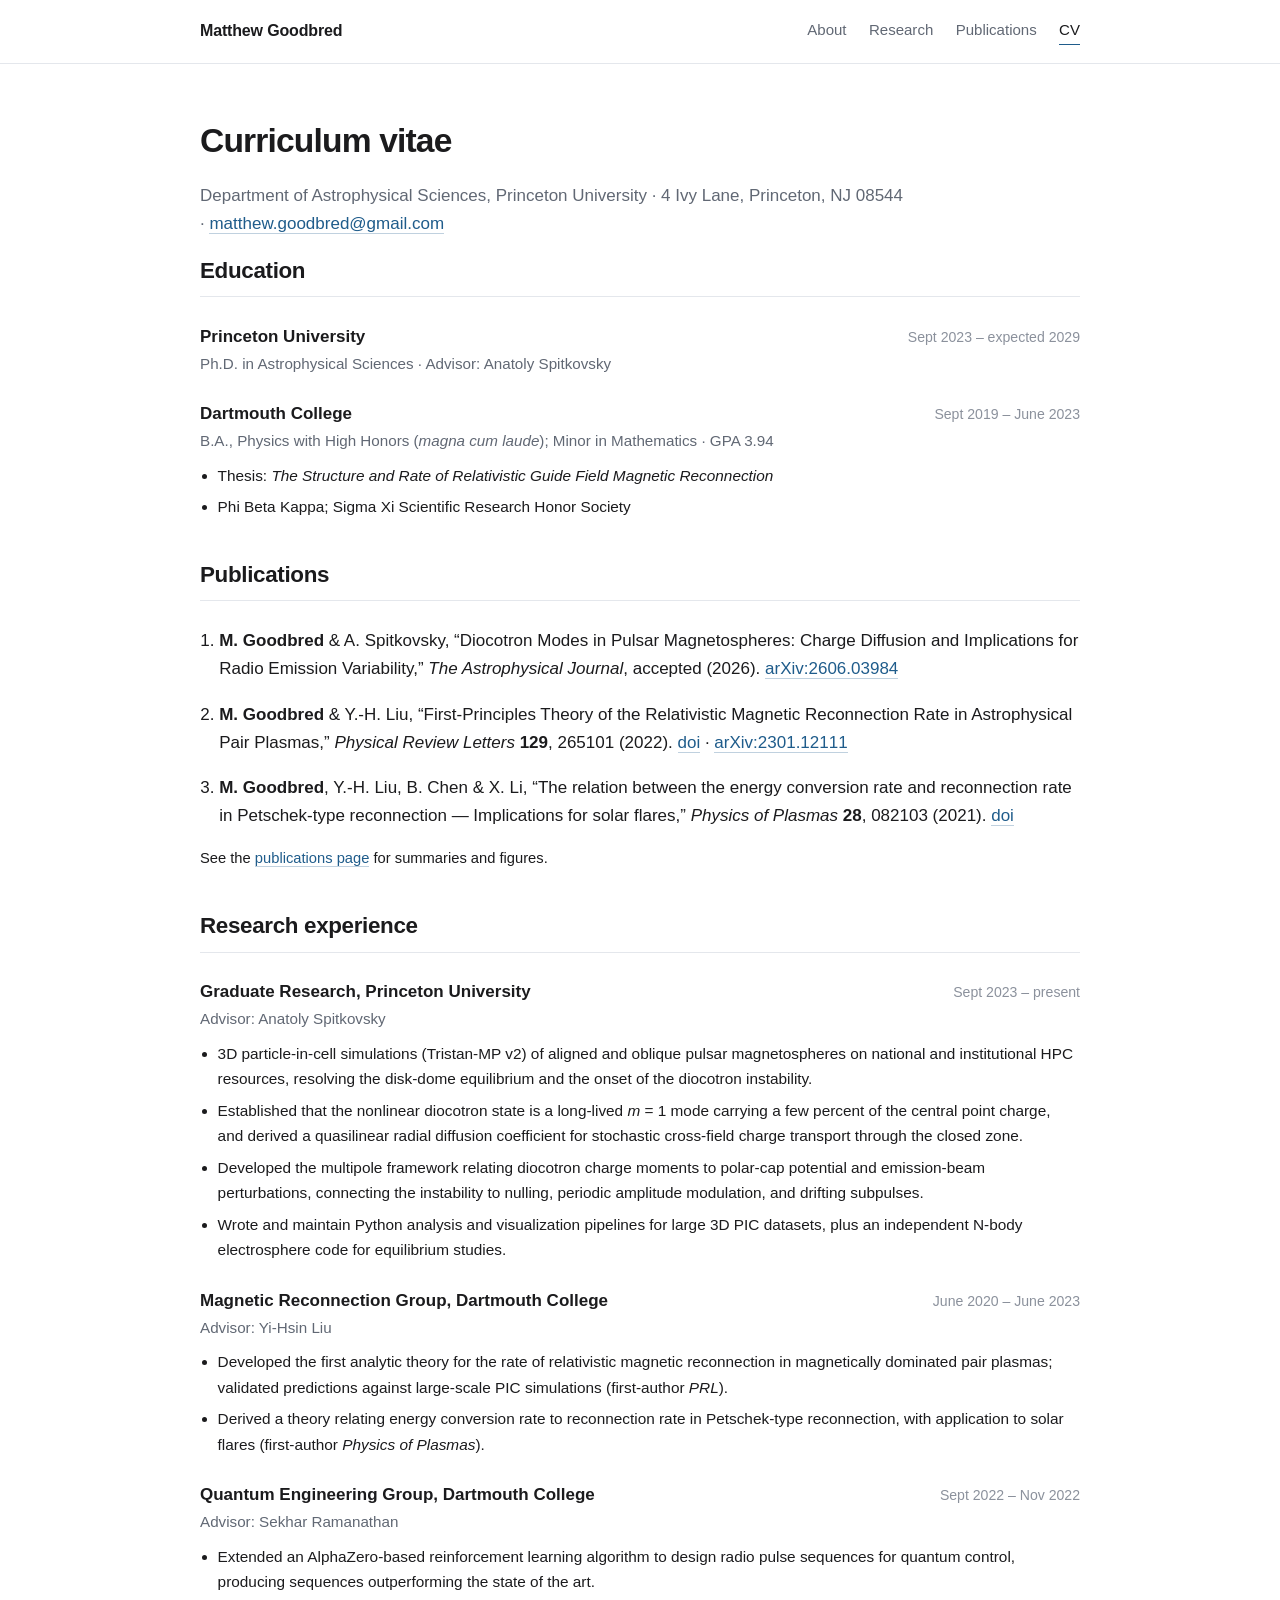
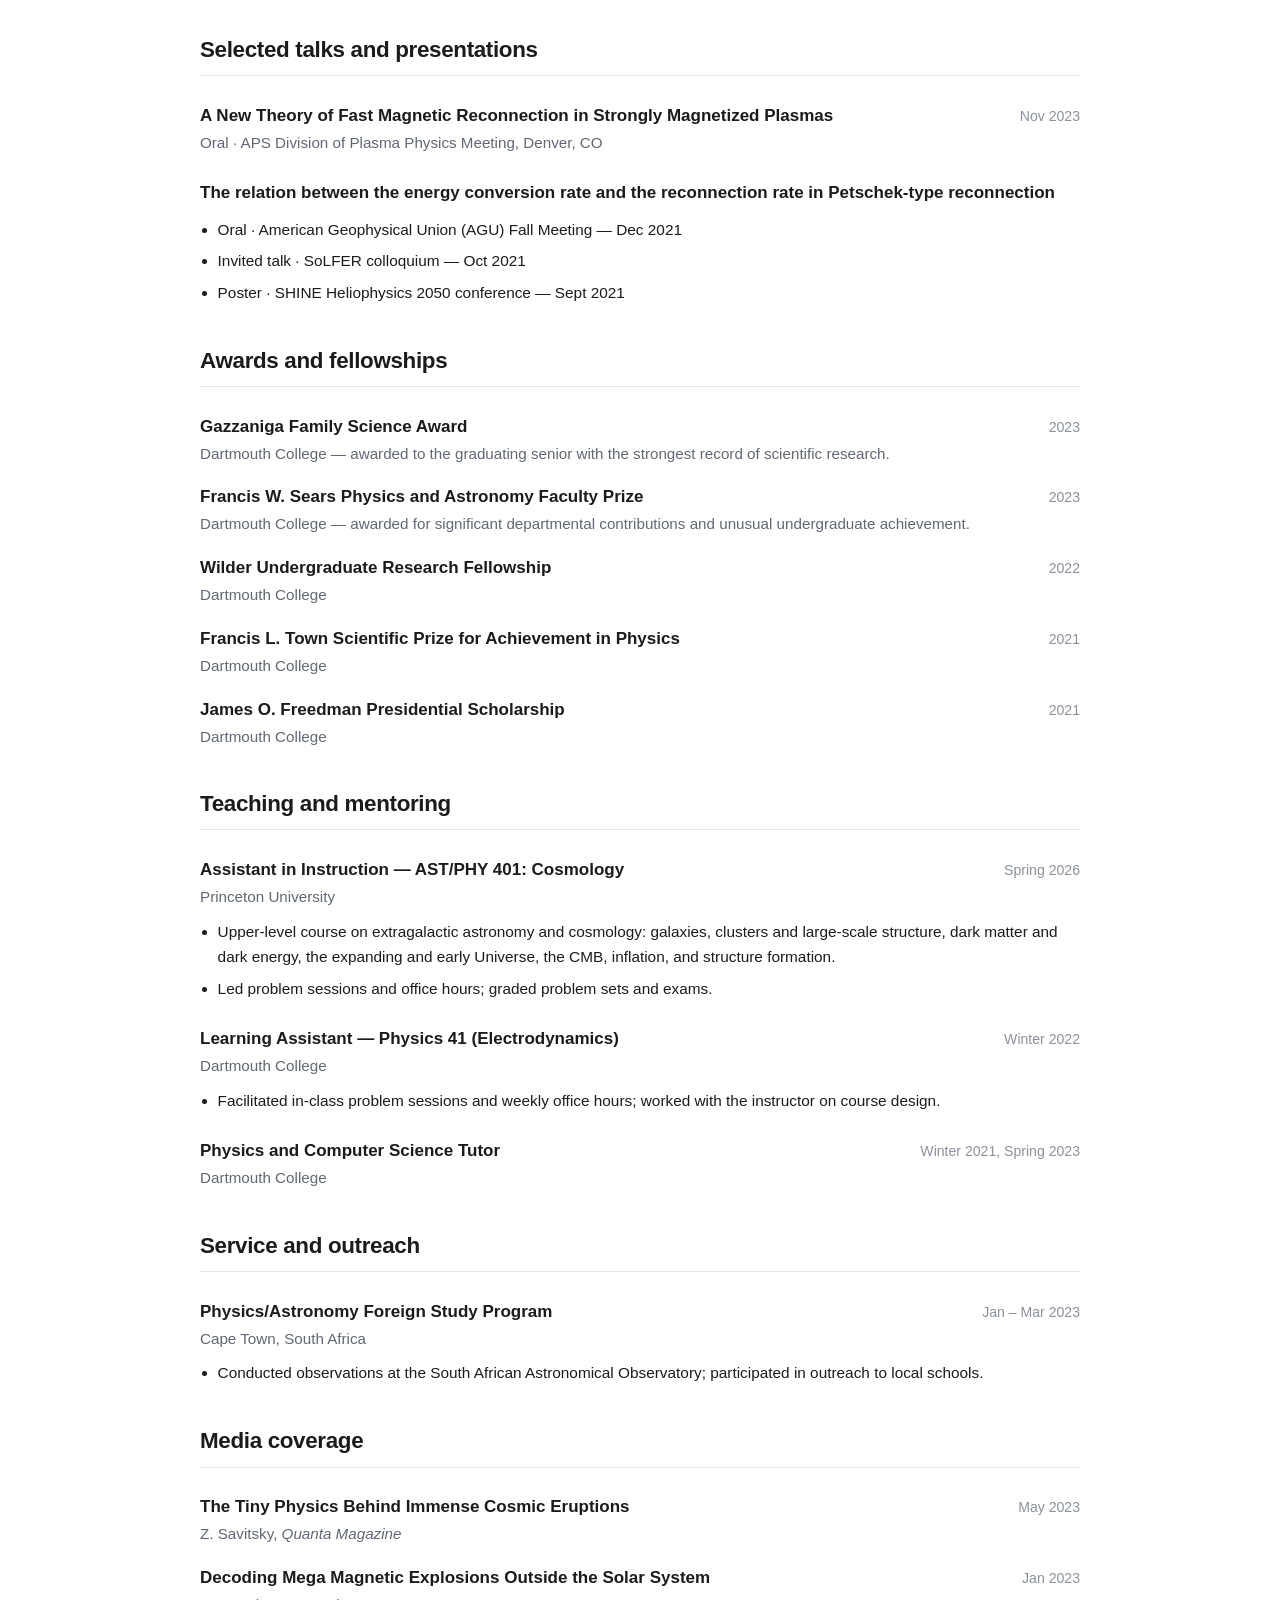
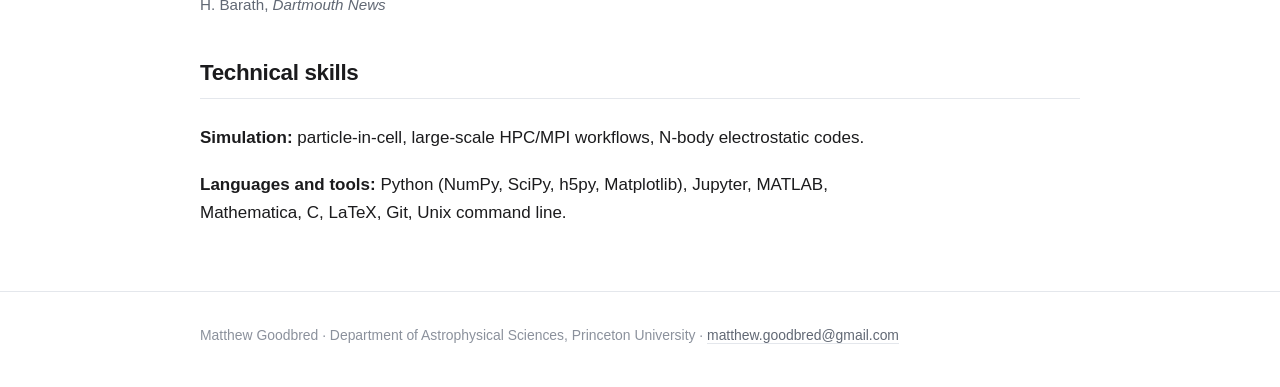
==== cv.html @ 3ab25c28 "Add headshot; square portrait crop Co-Authored-By: Claude Opus 5 <noreply@anthropic.com>" ====
<!DOCTYPE html>
<html lang="en">
<head>
<meta charset="utf-8">
<meta name="viewport" content="width=device-width, initial-scale=1">
<title>CV — Matthew Goodbred</title>
<meta name="description" content="Curriculum vitae of Matthew Goodbred, Ph.D. student in Astrophysical Sciences at Princeton University.">
<link rel="stylesheet" href="assets/css/style.css">
</head>
<body>

<header class="site-header">
  <div class="wrap">
    <a class="brand" href="index.html">Matthew Goodbred</a>
    <nav class="nav">
      <a href="index.html">About</a>
      <a href="research.html">Research</a>
      <a href="publications.html">Publications</a>
      <a href="cv.html" aria-current="page">CV</a>
    </nav>
  </div>
</header>

<main>
  <div class="wrap">

    <h1>Curriculum vitae</h1>
    <p class="prose" style="color:var(--muted)">
      Department of Astrophysical Sciences, Princeton University ·
      4 Ivy Lane, Princeton, NJ 08544 ·
      <a href="mailto:matthew.goodbred@gmail.com">matthew.goodbred@gmail.com</a>
    </p>
    <!-- Download button is held back until a current PDF exists at
         assets/cv/Goodbred_CV.pdf. The version supplied on 2026-09-19 predated
         the Princeton entries below. Uncomment to restore:
    <p style="margin-top:1.4rem">
      <a class="download" href="assets/cv/Goodbred_CV.pdf">Download PDF</a>
    </p>
    -->

    <section class="cv-section">
      <h2 class="section-title">Education</h2>

      <div class="cv-entry">
        <div class="cv-head">
          <span class="what">Princeton University</span>
          <span class="when">Sept 2023 – expected 2029</span>
        </div>
        <div class="cv-sub">Ph.D. in Astrophysical Sciences · Advisor: Anatoly Spitkovsky</div>
      </div>

      <div class="cv-entry">
        <div class="cv-head">
          <span class="what">Dartmouth College</span>
          <span class="when">Sept 2019 – June 2023</span>
        </div>
        <div class="cv-sub">
          B.A., Physics with High Honors (<em>magna cum laude</em>); Minor in Mathematics · GPA 3.94
        </div>
        <ul>
          <li>Thesis: <em>The Structure and Rate of Relativistic Guide Field Magnetic Reconnection</em></li>
          <li>Phi Beta Kappa; Sigma Xi Scientific Research Honor Society</li>
        </ul>
      </div>
    </section>

    <section class="cv-section">
      <h2 class="section-title">Publications</h2>
      <ol class="cv-list" style="list-style:decimal;padding-left:1.2rem">
        <li>
          <strong>M. Goodbred</strong> &amp; A. Spitkovsky, “Diocotron Modes in Pulsar
          Magnetospheres: Charge Diffusion and Implications for Radio Emission Variability,”
          <em>The Astrophysical Journal</em>, accepted (2026).
          <a href="https://arxiv.org/abs/2606.03984">arXiv:2606.03984</a>
        </li>
        <li>
          <strong>M. Goodbred</strong> &amp; Y.-H. Liu, “First-Principles Theory of the
          Relativistic Magnetic Reconnection Rate in Astrophysical Pair Plasmas,”
          <em>Physical Review Letters</em> <strong>129</strong>, 265101 (2022).
          <a href="https://doi.org/10.1103/PhysRevLett.129.265101">doi</a> ·
          <a href="https://arxiv.org/abs/2301.12111">arXiv:2301.12111</a>
        </li>
        <li>
          <strong>M. Goodbred</strong>, Y.-H. Liu, B. Chen &amp; X. Li, “The relation between
          the energy conversion rate and reconnection rate in Petschek-type reconnection —
          Implications for solar flares,”
          <em>Physics of Plasmas</em> <strong>28</strong>, 082103 (2021).
          <a href="https://doi.org/10.1063/5.0050557">doi</a>
        </li>
      </ol>
      <p style="margin-top:1rem;font-size:0.92rem">
        See the <a href="publications.html">publications page</a> for summaries and figures.
      </p>
    </section>

    <section class="cv-section">
      <h2 class="section-title">Research experience</h2>

      <div class="cv-entry">
        <div class="cv-head">
          <span class="what">Graduate Research, Princeton University</span>
          <span class="when">Sept 2023 – present</span>
        </div>
        <div class="cv-sub">Advisor: Anatoly Spitkovsky</div>
        <ul>
          <li>
            3D particle-in-cell simulations (Tristan-MP v2) of aligned and oblique pulsar
            magnetospheres on national and institutional HPC resources, resolving the
            disk-dome equilibrium and the onset of the diocotron instability.
          </li>
          <li>
            Established that the nonlinear diocotron state is a long-lived <em>m</em> = 1
            mode carrying a few percent of the central point charge, and derived a
            quasilinear radial diffusion coefficient for stochastic cross-field charge
            transport through the closed zone.
          </li>
          <li>
            Developed the multipole framework relating diocotron charge moments to polar-cap
            potential and emission-beam perturbations, connecting the instability to nulling,
            periodic amplitude modulation, and drifting subpulses.
          </li>
          <li>
            Wrote and maintain Python analysis and visualization pipelines for large 3D PIC
            datasets, plus an independent N-body electrosphere code for equilibrium studies.
          </li>
        </ul>
      </div>

      <div class="cv-entry">
        <div class="cv-head">
          <span class="what">Magnetic Reconnection Group, Dartmouth College</span>
          <span class="when">June 2020 – June 2023</span>
        </div>
        <div class="cv-sub">Advisor: Yi-Hsin Liu</div>
        <ul>
          <li>
            Developed the first analytic theory for the rate of relativistic magnetic
            reconnection in magnetically dominated pair plasmas; validated predictions
            against large-scale PIC simulations (first-author <em>PRL</em>).
          </li>
          <li>
            Derived a theory relating energy conversion rate to reconnection rate in
            Petschek-type reconnection, with application to solar flares (first-author
            <em>Physics of Plasmas</em>).
          </li>
        </ul>
      </div>

      <div class="cv-entry">
        <div class="cv-head">
          <span class="what">Quantum Engineering Group, Dartmouth College</span>
          <span class="when">Sept 2022 – Nov 2022</span>
        </div>
        <div class="cv-sub">Advisor: Sekhar Ramanathan</div>
        <ul>
          <li>
            Extended an AlphaZero-based reinforcement learning algorithm to design radio
            pulse sequences for quantum control, producing sequences outperforming the state
            of the art.
          </li>
        </ul>
      </div>
    </section>

    <section class="cv-section">
      <h2 class="section-title">Selected talks and presentations</h2>

      <div class="cv-entry">
        <div class="cv-head">
          <span class="what">A New Theory of Fast Magnetic Reconnection in Strongly Magnetized Plasmas</span>
          <span class="when">Nov 2023</span>
        </div>
        <div class="cv-sub">Oral · APS Division of Plasma Physics Meeting, Denver, CO</div>
      </div>

      <div class="cv-entry">
        <div class="cv-head">
          <span class="what">The relation between the energy conversion rate and the reconnection rate in Petschek-type reconnection</span>
        </div>
        <ul>
          <li>Oral · American Geophysical Union (AGU) Fall Meeting — Dec 2021</li>
          <li>Invited talk · SoLFER colloquium — Oct 2021</li>
          <li>Poster · SHINE Heliophysics 2050 conference — Sept 2021</li>
        </ul>
      </div>
    </section>

    <section class="cv-section">
      <h2 class="section-title">Awards and fellowships</h2>
      <ul class="cv-list">
        <li>
          <div class="cv-head"><span class="what">Gazzaniga Family Science Award</span><span class="when">2023</span></div>
          <div class="cv-sub">Dartmouth College — awarded to the graduating senior with the strongest record of scientific research.</div>
        </li>
        <li>
          <div class="cv-head"><span class="what">Francis W. Sears Physics and Astronomy Faculty Prize</span><span class="when">2023</span></div>
          <div class="cv-sub">Dartmouth College — awarded for significant departmental contributions and unusual undergraduate achievement.</div>
        </li>
        <li>
          <div class="cv-head"><span class="what">Wilder Undergraduate Research Fellowship</span><span class="when">2022</span></div>
          <div class="cv-sub">Dartmouth College</div>
        </li>
        <li>
          <div class="cv-head"><span class="what">Francis L. Town Scientific Prize for Achievement in Physics</span><span class="when">2021</span></div>
          <div class="cv-sub">Dartmouth College</div>
        </li>
        <li>
          <div class="cv-head"><span class="what">James O. Freedman Presidential Scholarship</span><span class="when">2021</span></div>
          <div class="cv-sub">Dartmouth College</div>
        </li>
      </ul>
    </section>

    <section class="cv-section">
      <h2 class="section-title">Teaching and mentoring</h2>

      <div class="cv-entry">
        <div class="cv-head">
          <span class="what">Assistant in Instruction — AST/PHY 401: Cosmology</span>
          <span class="when">Spring 2026</span>
        </div>
        <div class="cv-sub">Princeton University</div>
        <ul>
          <li>
            Upper-level course on extragalactic astronomy and cosmology: galaxies, clusters
            and large-scale structure, dark matter and dark energy, the expanding and early
            Universe, the CMB, inflation, and structure formation.
          </li>
          <li>Led problem sessions and office hours; graded problem sets and exams.</li>
        </ul>
      </div>

      <div class="cv-entry">
        <div class="cv-head">
          <span class="what">Learning Assistant — Physics 41 (Electrodynamics)</span>
          <span class="when">Winter 2022</span>
        </div>
        <div class="cv-sub">Dartmouth College</div>
        <ul>
          <li>
            Facilitated in-class problem sessions and weekly office hours; worked with the
            instructor on course design.
          </li>
        </ul>
      </div>

      <div class="cv-entry">
        <div class="cv-head">
          <span class="what">Physics and Computer Science Tutor</span>
          <span class="when">Winter 2021, Spring 2023</span>
        </div>
        <div class="cv-sub">Dartmouth College</div>
      </div>
    </section>

    <section class="cv-section">
      <h2 class="section-title">Service and outreach</h2>
      <div class="cv-entry">
        <div class="cv-head">
          <span class="what">Physics/Astronomy Foreign Study Program</span>
          <span class="when">Jan – Mar 2023</span>
        </div>
        <div class="cv-sub">Cape Town, South Africa</div>
        <ul>
          <li>
            Conducted observations at the South African Astronomical Observatory;
            participated in outreach to local schools.
          </li>
        </ul>
      </div>
    </section>

    <section class="cv-section">
      <h2 class="section-title">Media coverage</h2>
      <ul class="cv-list">
        <li>
          <div class="cv-head"><span class="what">The Tiny Physics Behind Immense Cosmic Eruptions</span><span class="when">May 2023</span></div>
          <div class="cv-sub">Z. Savitsky, <em>Quanta Magazine</em></div>
        </li>
        <li>
          <div class="cv-head"><span class="what">Decoding Mega Magnetic Explosions Outside the Solar System</span><span class="when">Jan 2023</span></div>
          <div class="cv-sub">H. Barath, <em>Dartmouth News</em></div>
        </li>
      </ul>
    </section>

    <section class="cv-section">
      <h2 class="section-title">Technical skills</h2>
      <div class="prose">
        <p>
          <strong>Simulation:</strong> particle-in-cell, large-scale HPC/MPI workflows,
          N-body electrostatic codes.
        </p>
        <p>
          <strong>Languages and tools:</strong> Python (NumPy, SciPy, h5py, Matplotlib),
          Jupyter, MATLAB, Mathematica, C, LaTeX, Git, Unix command line.
        </p>
      </div>
    </section>

  </div>
</main>

<footer class="site-footer">
  <div class="wrap">
    Matthew Goodbred · Department of Astrophysical Sciences, Princeton University ·
    <a href="mailto:matthew.goodbred@gmail.com">matthew.goodbred@gmail.com</a>
  </div>
</footer>

</body>
</html>
---- assets/css/style.css ----
/* ---------------------------------------------------------------
   Matthew Goodbred — academic site
   Light, quiet, content-first. One stylesheet, no build step.
   --------------------------------------------------------------- */

:root {
  --bg:          #ffffff;
  --surface:     #f7f8fa;
  --text:        #1b1b1d;
  --muted:       #616874;
  --faint:       #8b919c;
  --border:      #e4e7ec;
  --accent:      #1f5c8b;
  --accent-soft: #eef4f9;

  --measure: 44rem;   /* prose width  */
  --wide:    58rem;   /* page width   */

  --font: -apple-system, BlinkMacSystemFont, "Segoe UI", "Helvetica Neue",
          Helvetica, Arial, sans-serif;
  --font-serif: "Iowan Old Style", "Palatino Linotype", Palatino, Georgia, serif;
}

*, *::before, *::after { box-sizing: border-box; }

html { -webkit-text-size-adjust: 100%; }

body {
  margin: 0;
  background: var(--bg);
  color: var(--text);
  font-family: var(--font);
  font-size: 17px;
  line-height: 1.65;
  -webkit-font-smoothing: antialiased;
}

/* ---------- layout ---------- */

.wrap {
  width: 100%;
  max-width: var(--wide);
  margin: 0 auto;
  padding: 0 1.5rem;
}

main { padding: 3.5rem 0 4rem; }

section + section { margin-top: 3.5rem; }

.prose { max-width: var(--measure); }

/* ---------- typography ---------- */

h1, h2, h3, h4 {
  line-height: 1.25;
  letter-spacing: -0.015em;
  font-weight: 600;
  margin: 0 0 0.6em;
}

h1 { font-size: 2.1rem; letter-spacing: -0.025em; }
h2 { font-size: 1.4rem; margin-top: 0; }
h3 { font-size: 1.08rem; }

p { margin: 0 0 1.1em; }
p:last-child { margin-bottom: 0; }

a {
  color: var(--accent);
  text-decoration: none;
  border-bottom: 1px solid rgba(31, 92, 139, 0.28);
  transition: border-color 0.15s ease, color 0.15s ease;
}
a:hover { border-bottom-color: var(--accent); }

em { font-style: italic; }
strong { font-weight: 600; }

.lead {
  font-size: 1.1rem;
  color: var(--muted);
}

.eyebrow {
  font-size: 0.75rem;
  letter-spacing: 0.1em;
  text-transform: uppercase;
  color: var(--faint);
  font-weight: 600;
  margin-bottom: 0.9rem;
}

.section-title {
  padding-bottom: 0.7rem;
  border-bottom: 1px solid var(--border);
  margin-bottom: 1.6rem;
}

/* ---------- header / nav ---------- */

.site-header {
  border-bottom: 1px solid var(--border);
  background: var(--bg);
}

.site-header .wrap {
  display: flex;
  align-items: center;
  justify-content: space-between;
  gap: 1.5rem;
  flex-wrap: wrap;
  padding-top: 1.1rem;
  padding-bottom: 1.1rem;
}

.brand {
  font-weight: 600;
  font-size: 1rem;
  letter-spacing: -0.01em;
  color: var(--text);
  border: 0;
}

.nav {
  display: flex;
  gap: 1.4rem;
  flex-wrap: wrap;
}

.nav a {
  color: var(--muted);
  font-size: 0.94rem;
  border: 0;
  padding-bottom: 2px;
  border-bottom: 1.5px solid transparent;
}
.nav a:hover { color: var(--text); }
.nav a[aria-current="page"] {
  color: var(--text);
  border-bottom-color: var(--accent);
}

/* ---------- hero (home) ---------- */

.hero {
  display: grid;
  grid-template-columns: 200px 1fr;
  gap: 2.5rem;
  align-items: start;
  margin-bottom: 3.5rem;
}

.hero h1 { margin-bottom: 0.3rem; }

.hero .affil {
  color: var(--muted);
  margin-bottom: 1.4rem;
}
.hero .affil span { display: block; }

.portrait {
  width: 100%;
  aspect-ratio: 1 / 1;
  object-fit: cover;
  border-radius: 3px;
  background: var(--surface);
  border: 1px solid var(--border);
}

.contact-list {
  list-style: none;
  padding: 0;
  margin: 0;
  font-size: 0.94rem;
}
.contact-list li {
  display: flex;
  gap: 0.6rem;
  padding: 0.28rem 0;
}
.contact-list .label {
  color: var(--faint);
  min-width: 4.2rem;
  flex-shrink: 0;
}

/* ---------- figures ---------- */

figure {
  margin: 0;
}

figure img {
  display: block;
  width: 100%;
  height: auto;
  border-radius: 3px;
  background: var(--surface);
}

figcaption {
  font-size: 0.87rem;
  line-height: 1.55;
  color: var(--muted);
  margin-top: 0.7rem;
}

.figure-block { margin: 2rem 0; max-width: var(--measure); }

/* side-by-side text + figure */
.split {
  display: grid;
  grid-template-columns: 1fr 1fr;
  gap: 2.2rem;
  align-items: start;
}

/* responsive 16:9 video */
.video {
  position: relative;
  width: 100%;
  max-width: var(--measure);
  aspect-ratio: 16 / 9;
  border-radius: 3px;
  overflow: hidden;
  background: #000;
  margin: 2rem 0 0.7rem;
}
.video iframe {
  position: absolute;
  inset: 0;
  width: 100%;
  height: 100%;
  border: 0;
}

/* photo grid for personal section */
.photo-grid {
  display: grid;
  grid-template-columns: repeat(auto-fit, minmax(210px, 1fr));
  gap: 1.1rem;
  margin-top: 1.6rem;
}
.photo-grid figure img { aspect-ratio: 4 / 3; object-fit: cover; }
.photo-grid figcaption { font-size: 0.82rem; margin-top: 0.5rem; }

/* placeholder slot for figures not yet supplied */
.placeholder {
  display: flex;
  align-items: center;
  justify-content: center;
  text-align: center;
  aspect-ratio: 4 / 3;
  background: var(--surface);
  border: 1px dashed var(--border);
  border-radius: 3px;
  color: var(--faint);
  font-size: 0.85rem;
  padding: 1rem;
}

/* ---------- publications ---------- */

.pub {
  padding-top: 2.2rem;
  margin-top: 2.2rem;
  border-top: 1px solid var(--border);
}
.pub:first-of-type { border-top: 0; margin-top: 0; padding-top: 0; }

.pub-title {
  font-size: 1.12rem;
  font-weight: 600;
  margin-bottom: 0.45rem;
  max-width: var(--measure);
}

.pub-meta {
  font-size: 0.94rem;
  color: var(--muted);
  margin-bottom: 0.7rem;
}
.pub-meta .me { color: var(--text); font-weight: 600; }

.pub-links {
  display: flex;
  flex-wrap: wrap;
  gap: 0.5rem;
  margin-bottom: 1.2rem;
}
.pub-links a {
  font-size: 0.82rem;
  color: var(--accent);
  background: var(--accent-soft);
  border: 0;
  border-radius: 3px;
  padding: 0.2rem 0.6rem;
}
.pub-links a:hover { background: #e2edf5; }

.pub-body { display: grid; grid-template-columns: 1fr 1fr; gap: 2.2rem; align-items: start; }
.pub-body .pub-desc { font-size: 0.98rem; }

/* ---------- CV ---------- */

.cv-section { margin-top: 2.6rem; }
.cv-section:first-of-type { margin-top: 0; }

.cv-entry { margin-bottom: 1.5rem; }
.cv-entry:last-child { margin-bottom: 0; }

.cv-head {
  display: flex;
  justify-content: space-between;
  align-items: baseline;
  gap: 1.5rem;
}
.cv-head .what { font-weight: 600; }
.cv-head .when {
  color: var(--faint);
  font-size: 0.88rem;
  white-space: nowrap;
  flex-shrink: 0;
}
.cv-sub { color: var(--muted); font-size: 0.95rem; }

.cv-entry ul {
  margin: 0.6rem 0 0;
  padding-left: 1.1rem;
  font-size: 0.96rem;
  color: var(--text);
}
.cv-entry li { margin-bottom: 0.4rem; }

.cv-list { list-style: none; padding: 0; margin: 0; }
.cv-list > li { margin-bottom: 1.1rem; }
.cv-list > li:last-child { margin-bottom: 0; }

.download {
  display: inline-block;
  font-size: 0.9rem;
  border: 1px solid var(--border);
  border-radius: 3px;
  padding: 0.45rem 0.9rem;
  color: var(--text);
  background: var(--bg);
}
.download:hover { border-color: var(--accent); color: var(--accent); }

/* ---------- footer ---------- */

.site-footer {
  border-top: 1px solid var(--border);
  padding: 2rem 0 2.5rem;
  font-size: 0.87rem;
  color: var(--faint);
}
.site-footer a { color: var(--muted); border-bottom-color: var(--border); }

/* ---------- small screens ---------- */

@media (max-width: 720px) {
  body { font-size: 16px; }
  h1 { font-size: 1.75rem; }
  .hero { grid-template-columns: 1fr; gap: 1.6rem; }
  .portrait { max-width: 190px; }
  .split, .pub-body { grid-template-columns: 1fr; gap: 1.4rem; }
  main { padding: 2.5rem 0 3rem; }
  section + section { margin-top: 2.8rem; }
}

@media print {
  .site-header, .site-footer, .download { display: none; }
  a { color: inherit; border: 0; }
}
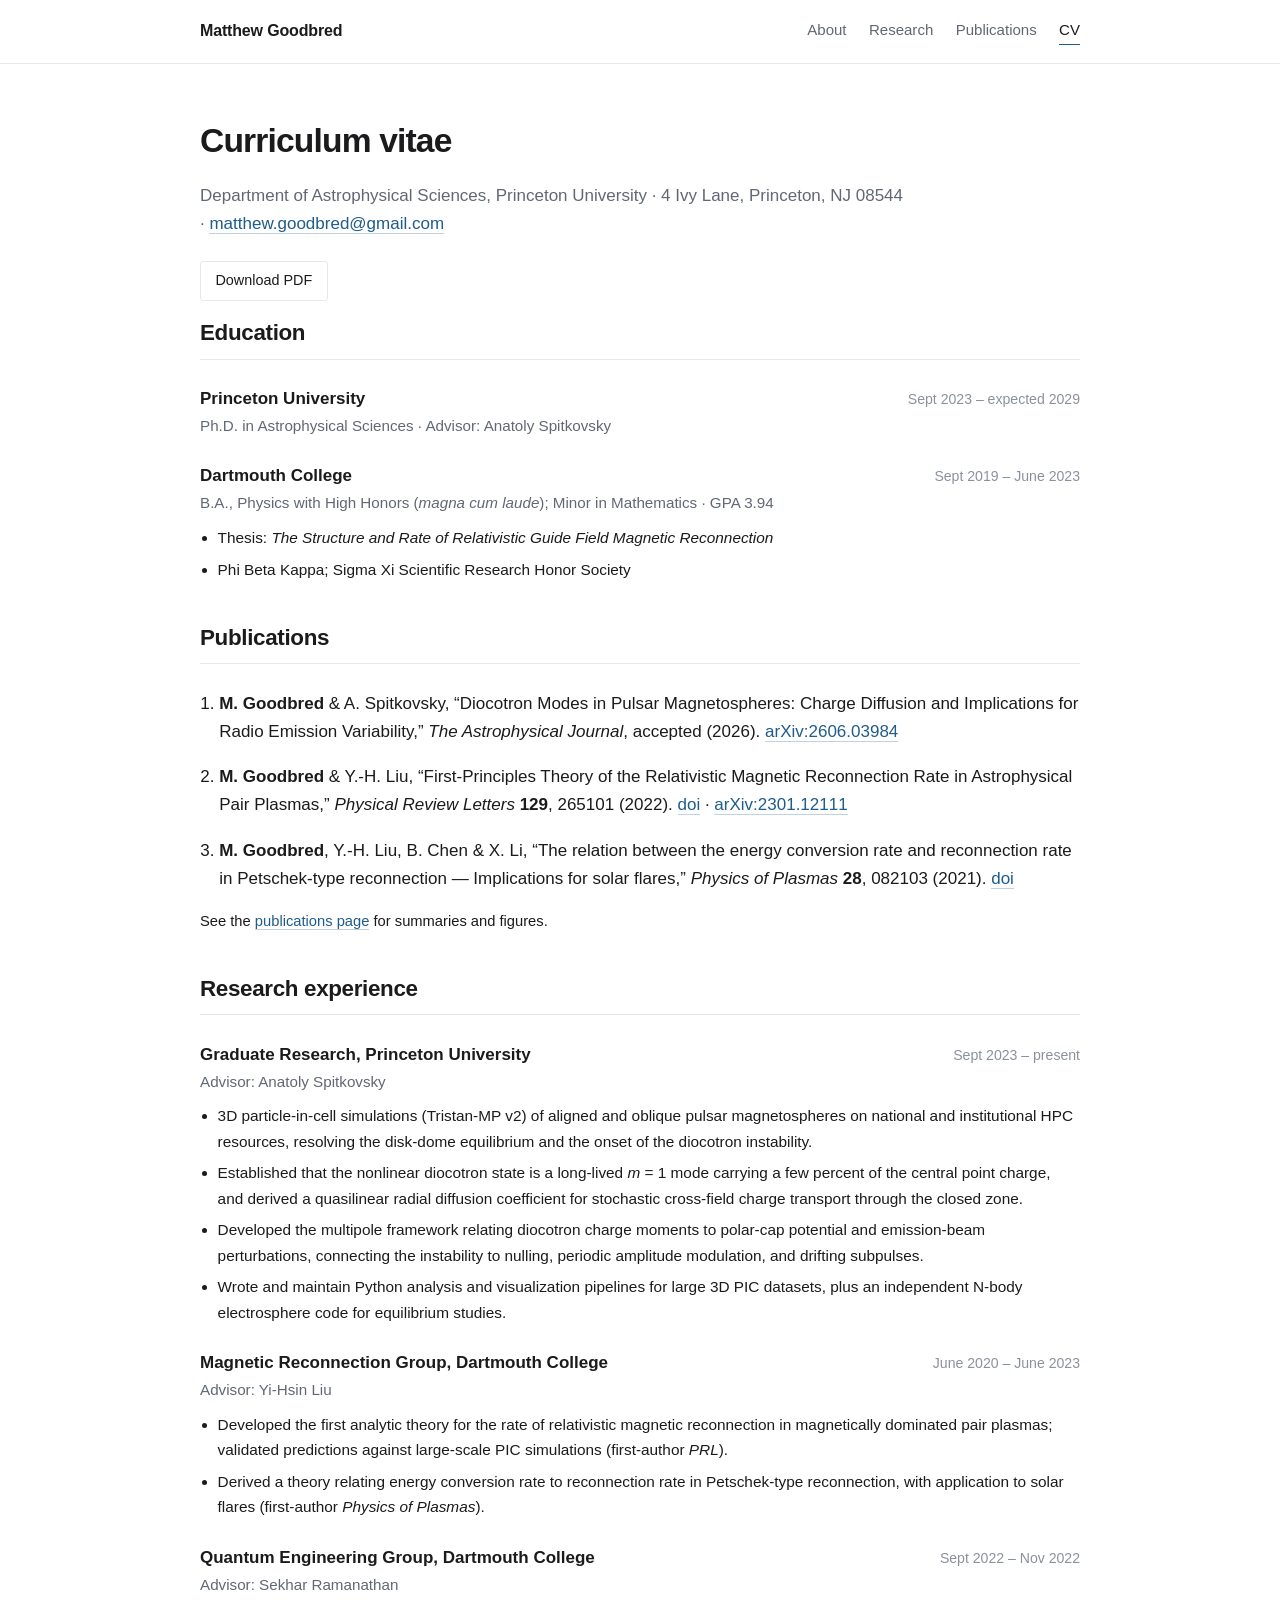
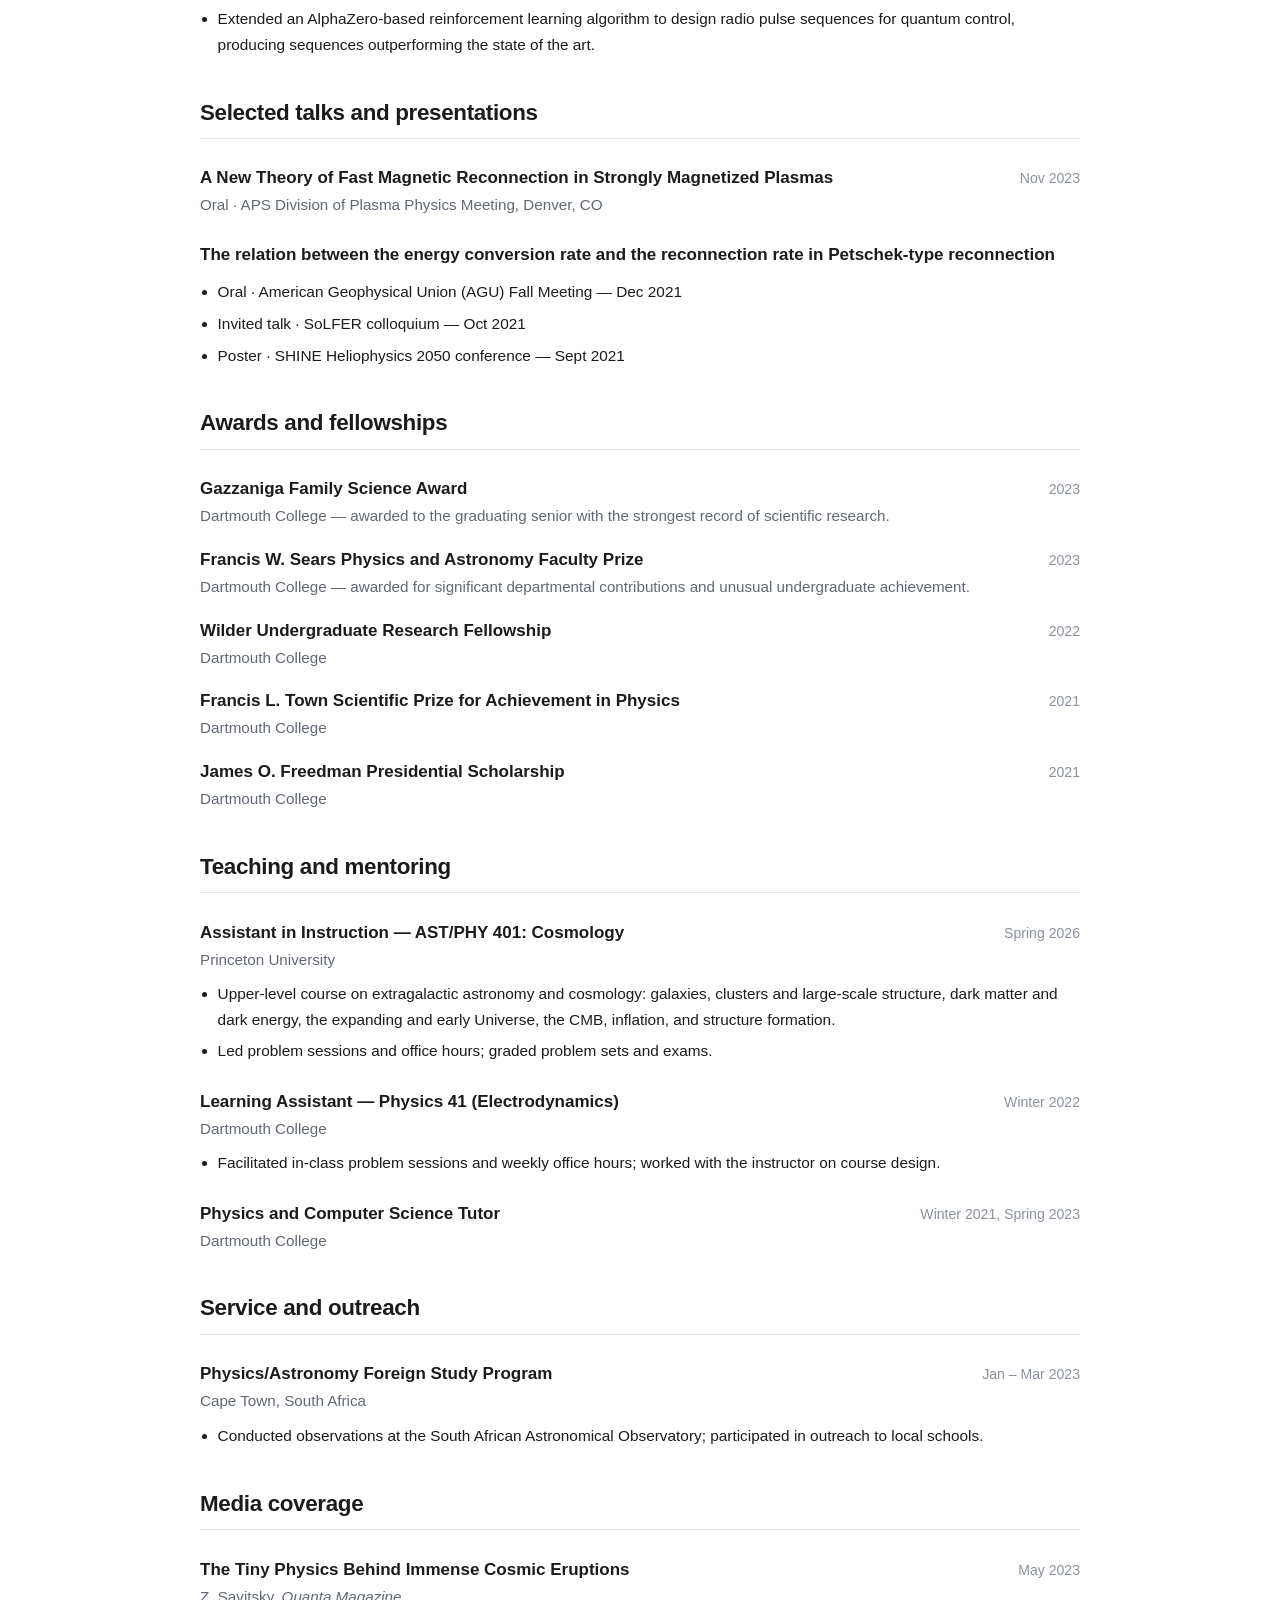
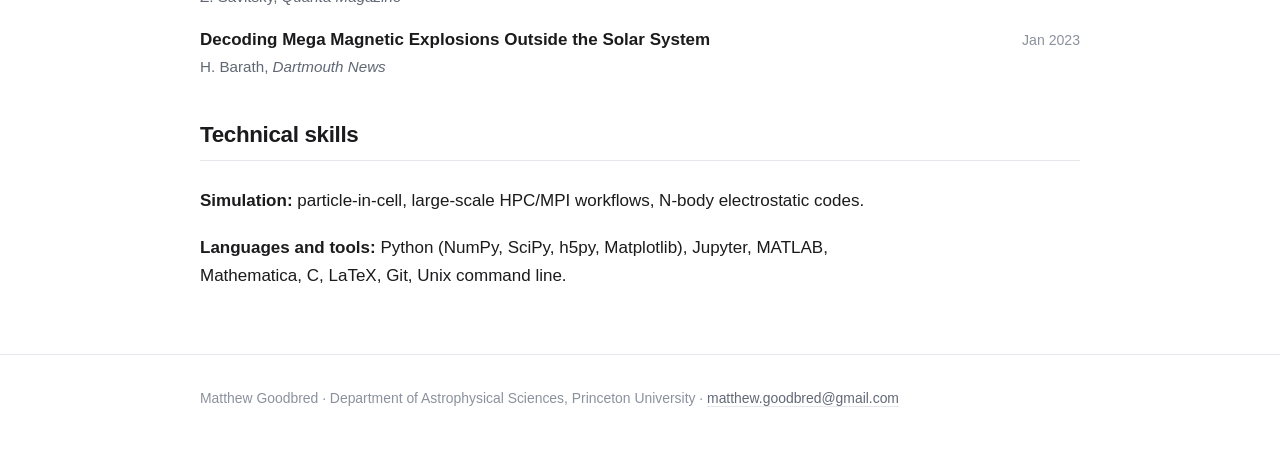
==== commit 1b60b43f: "Add CV PDF and restore download link Co-Authored-By: Claude Opus 5 <noreply@anthropic.com>" ====
--- a/cv.html
+++ b/cv.html
@@ -30,13 +30,9 @@
       4 Ivy Lane, Princeton, NJ 08544 ·
       <a href="mailto:matthew.goodbred@gmail.com">matthew.goodbred@gmail.com</a>
     </p>
-    <!-- Download button is held back until a current PDF exists at
-         assets/cv/Goodbred_CV.pdf. The version supplied on 2026-09-19 predated
-         the Princeton entries below. Uncomment to restore:
     <p style="margin-top:1.4rem">
       <a class="download" href="assets/cv/Goodbred_CV.pdf">Download PDF</a>
     </p>
-    -->
 
     <section class="cv-section">
       <h2 class="section-title">Education</h2>
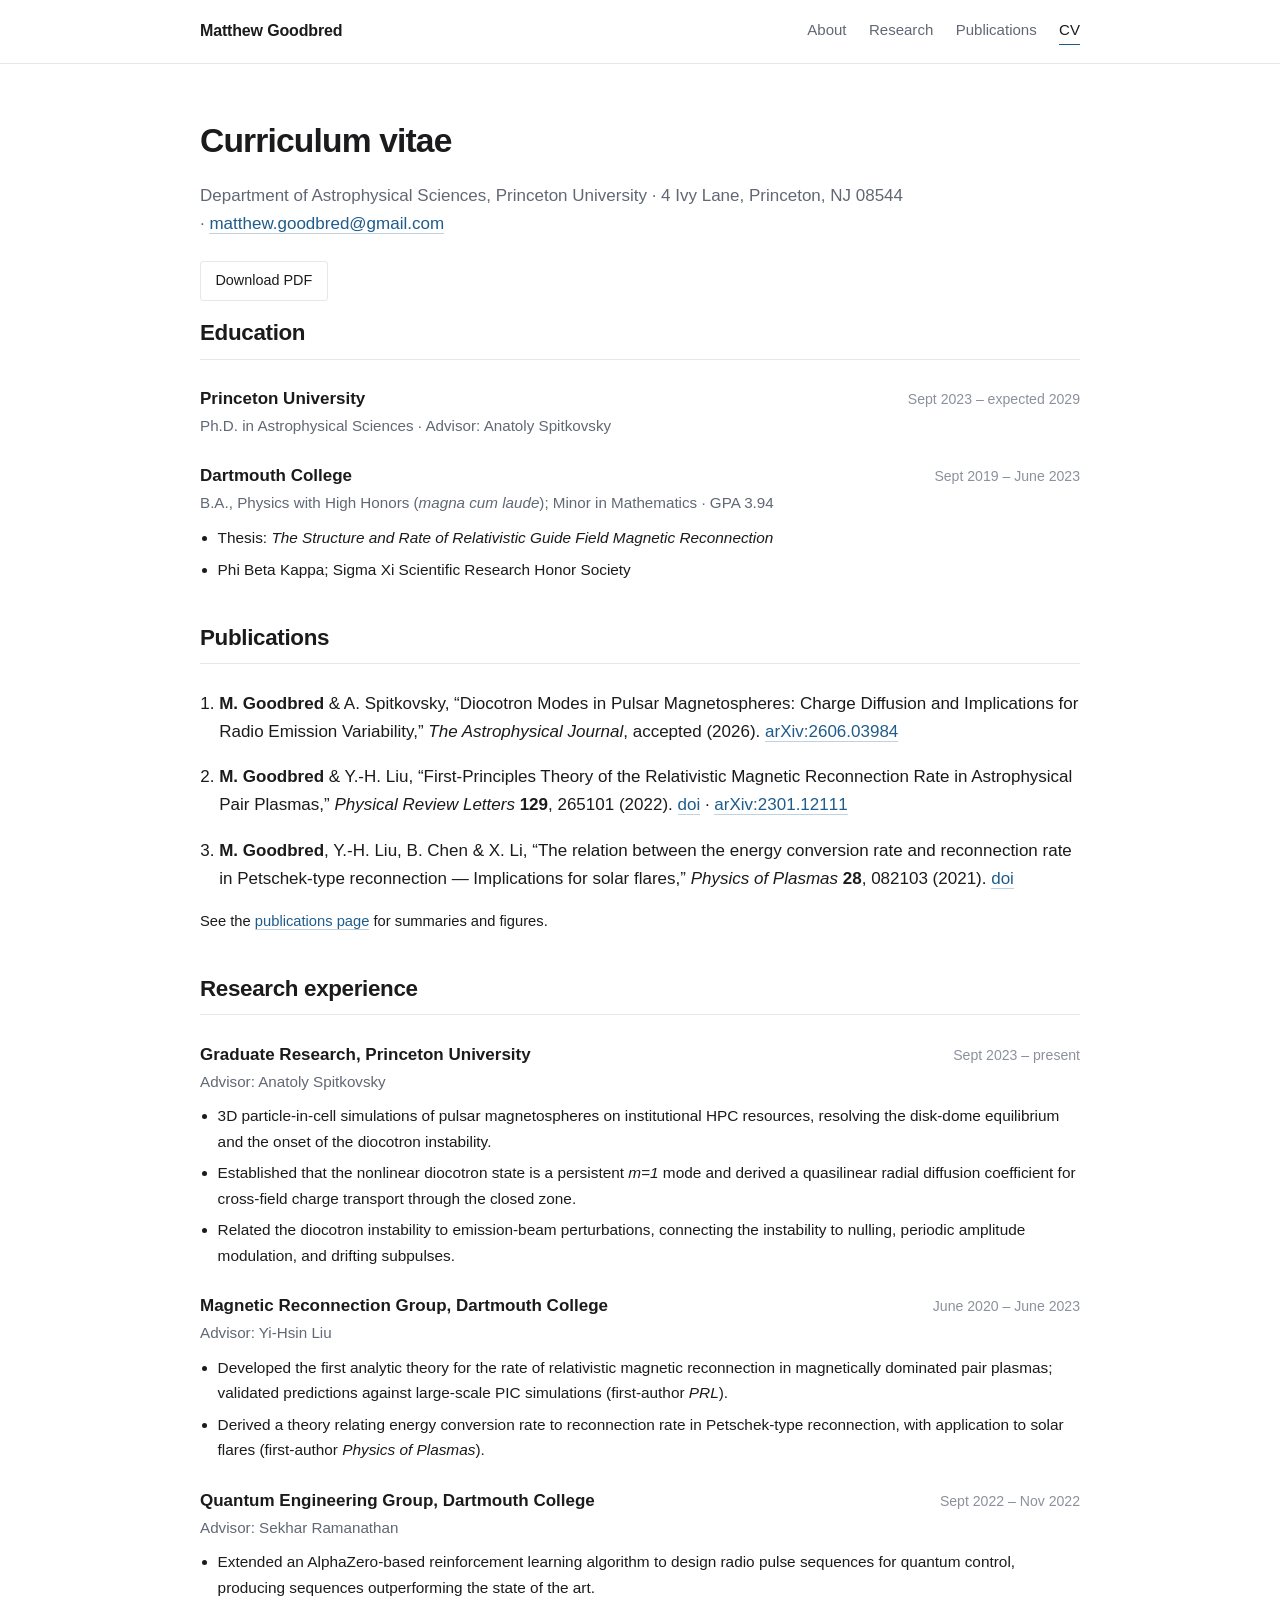
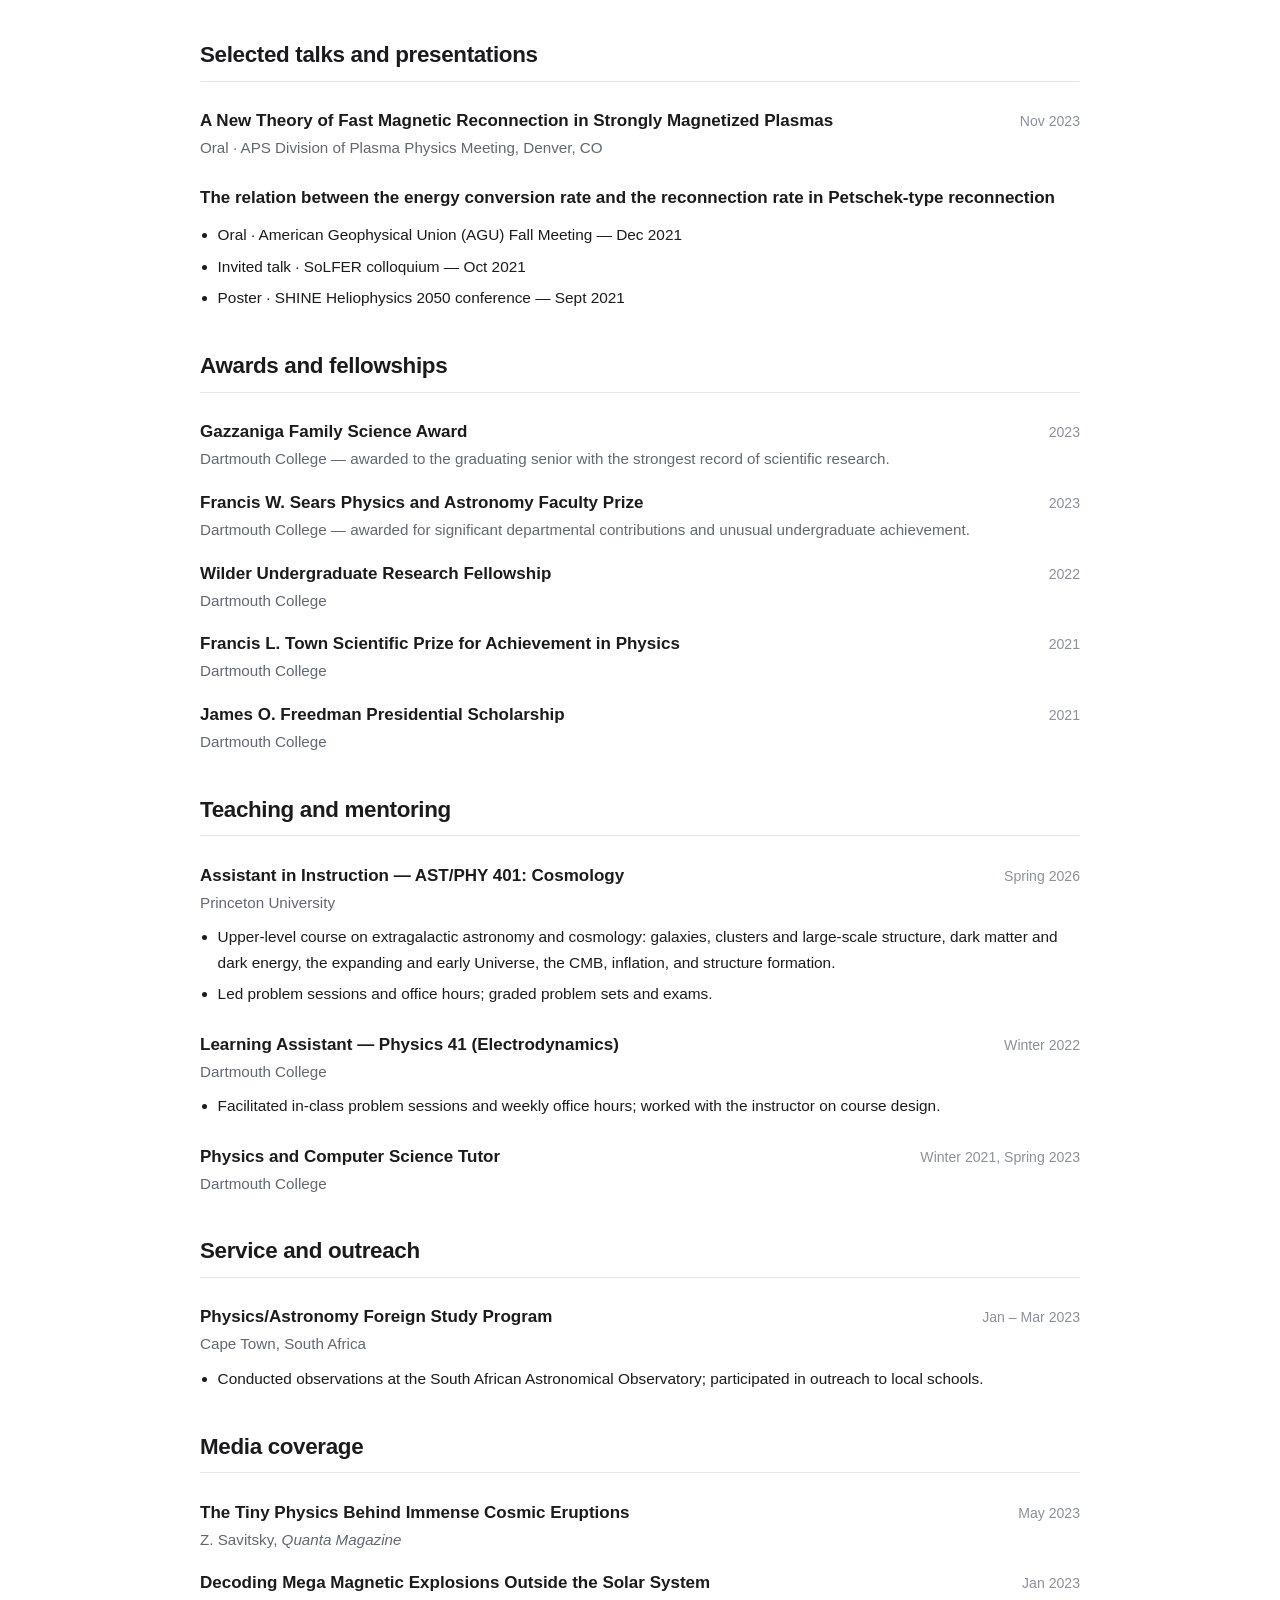
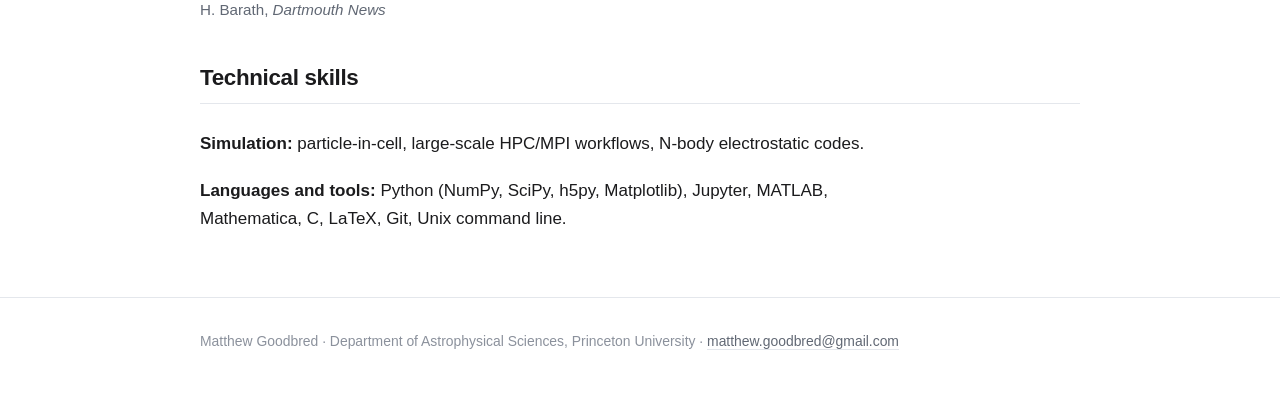
==== commit 12e10251: "update CV" ====
--- a/cv.html
+++ b/cv.html
@@ -100,24 +100,16 @@
         <div class="cv-sub">Advisor: Anatoly Spitkovsky</div>
         <ul>
           <li>
-            3D particle-in-cell simulations (Tristan-MP v2) of aligned and oblique pulsar
-            magnetospheres on national and institutional HPC resources, resolving the
-            disk-dome equilibrium and the onset of the diocotron instability.
-          </li>
-          <li>
-            Established that the nonlinear diocotron state is a long-lived <em>m</em> = 1
-            mode carrying a few percent of the central point charge, and derived a
-            quasilinear radial diffusion coefficient for stochastic cross-field charge
-            transport through the closed zone.
-          </li>
-          <li>
-            Developed the multipole framework relating diocotron charge moments to polar-cap
-            potential and emission-beam perturbations, connecting the instability to nulling,
-            periodic amplitude modulation, and drifting subpulses.
-          </li>
-          <li>
-            Wrote and maintain Python analysis and visualization pipelines for large 3D PIC
-            datasets, plus an independent N-body electrosphere code for equilibrium studies.
+            3D particle-in-cell simulations of pulsar magnetospheres on institutional HPC resources, 
+            resolving the disk-dome equilibrium and the onset of the diocotron instability.
+          </li>
+          <li>
+            Established that the nonlinear diocotron state is a persistent 
+            <em>m=1</em> mode and derived a quasilinear radial diffusion coefficient for cross-field charge transport through the closed zone.
+          </li>
+          <li>
+            Related the diocotron instability to emission-beam perturbations, 
+            connecting the instability to nulling, periodic amplitude modulation, and drifting subpulses.
           </li>
         </ul>
       </div>
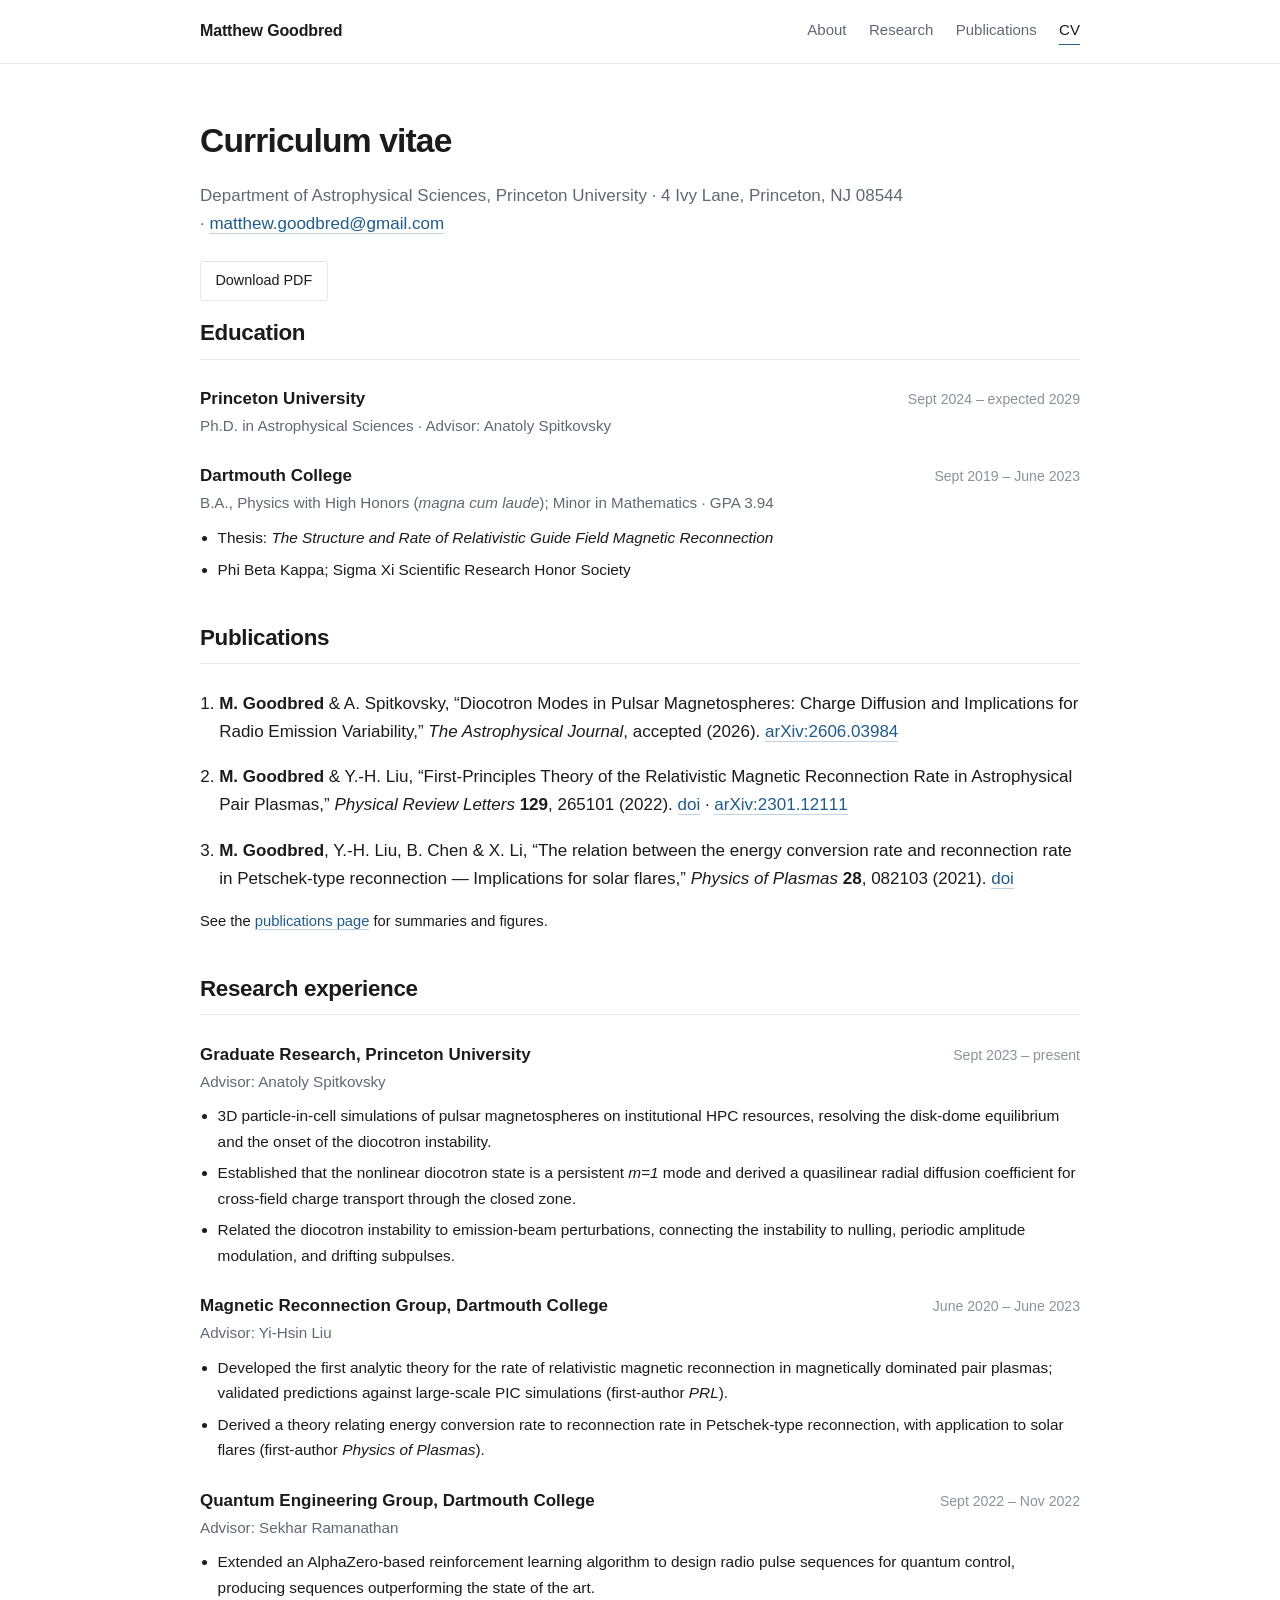
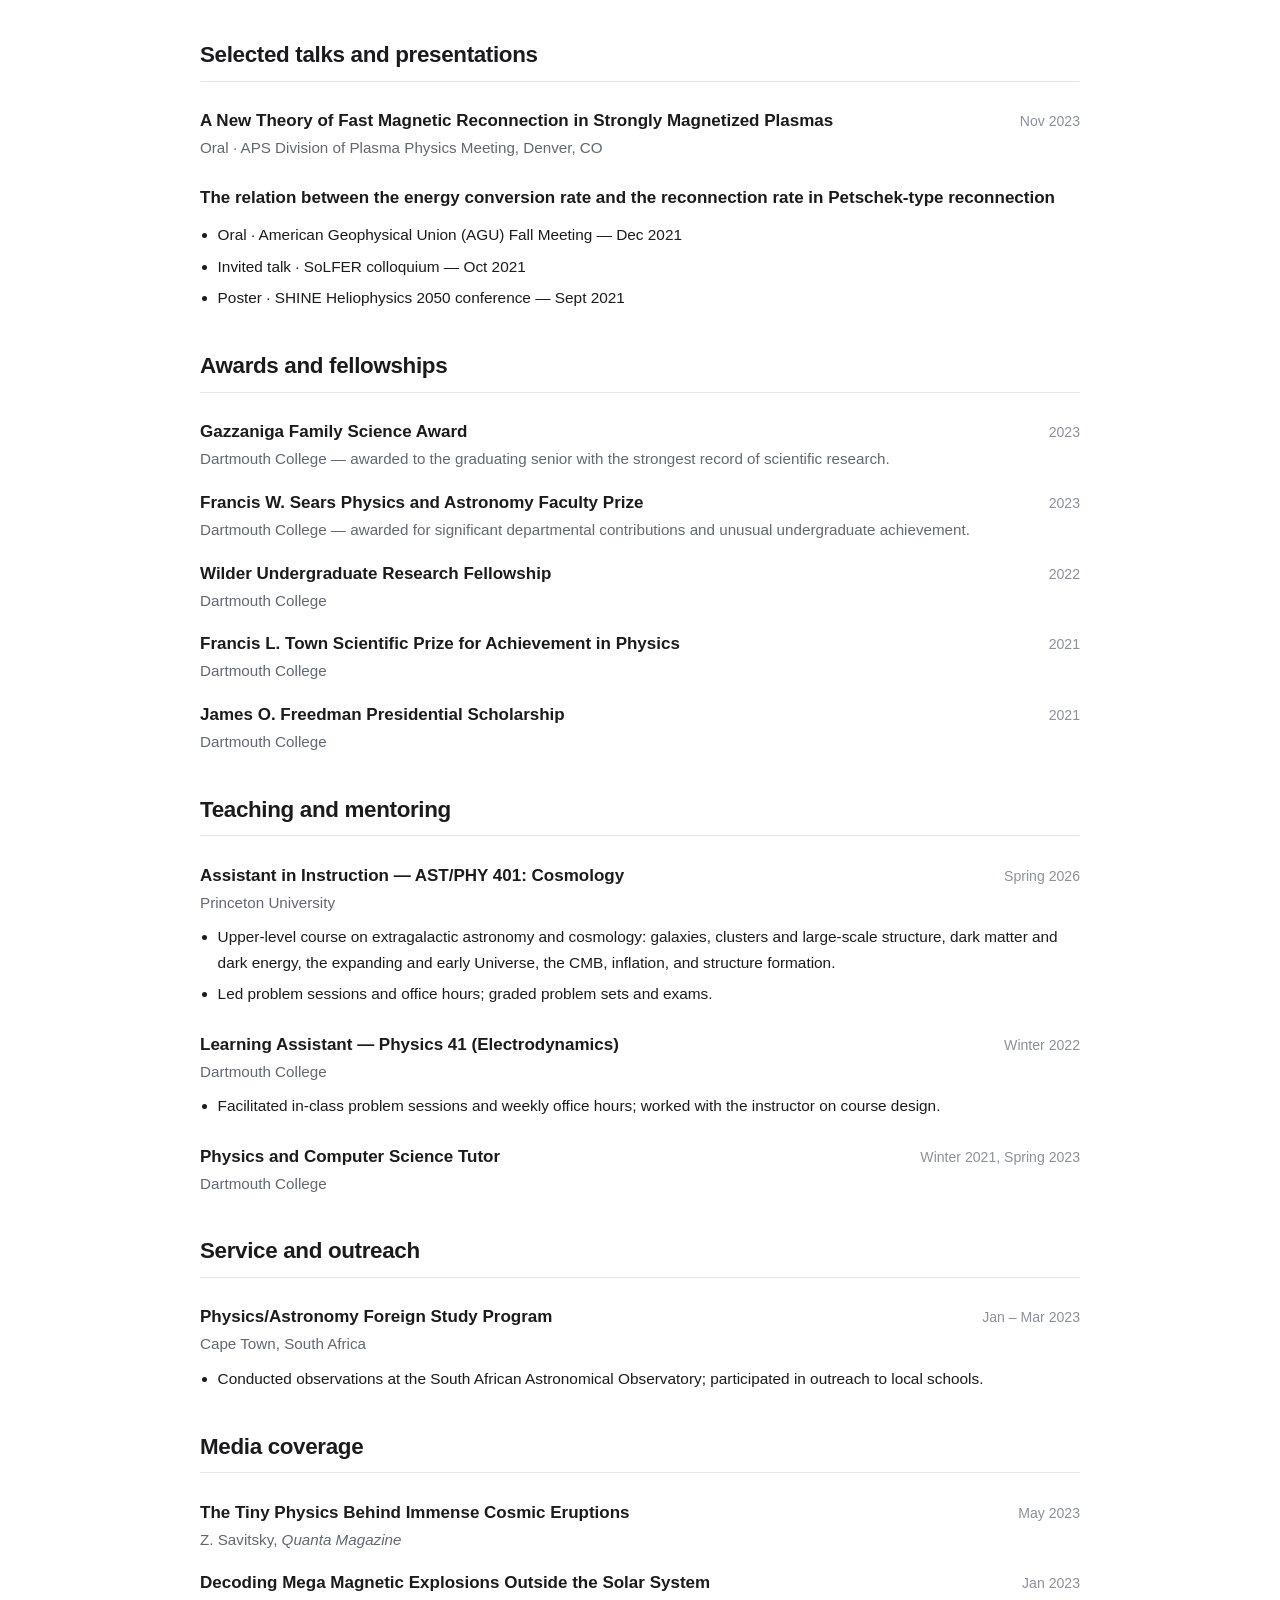
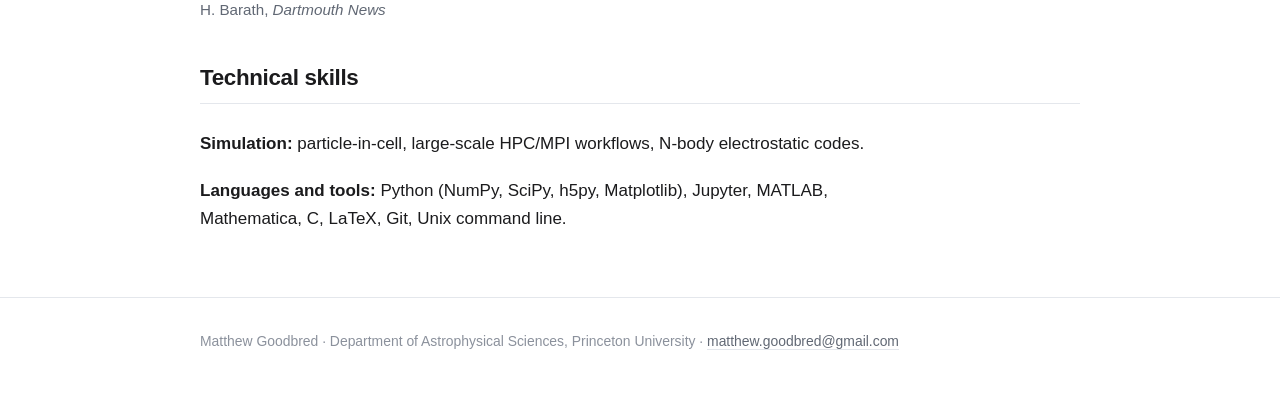
==== commit 50b63086: "fix CV" ====
--- a/cv.html
+++ b/cv.html
@@ -40,7 +40,7 @@
       <div class="cv-entry">
         <div class="cv-head">
           <span class="what">Princeton University</span>
-          <span class="when">Sept 2023 – expected 2029</span>
+          <span class="when">Sept 2024 – expected 2029</span>
         </div>
         <div class="cv-sub">Ph.D. in Astrophysical Sciences · Advisor: Anatoly Spitkovsky</div>
       </div>
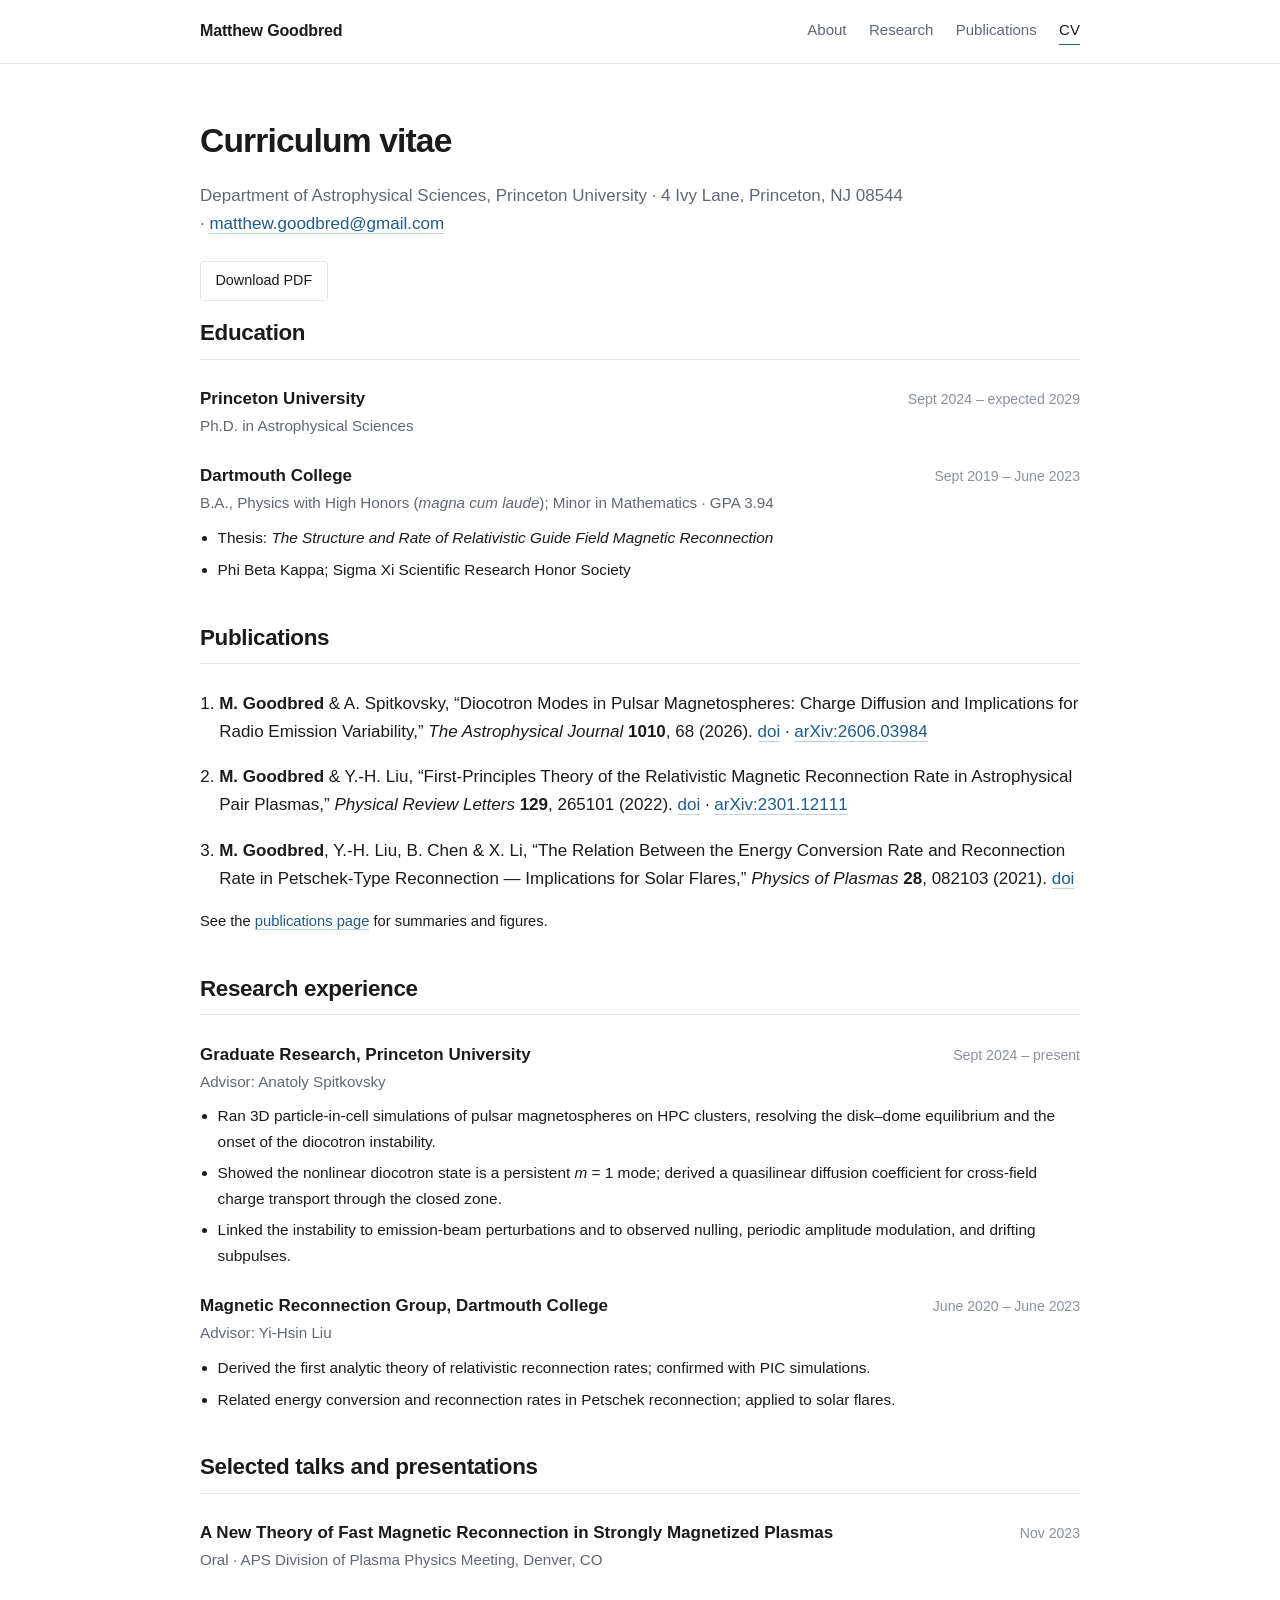
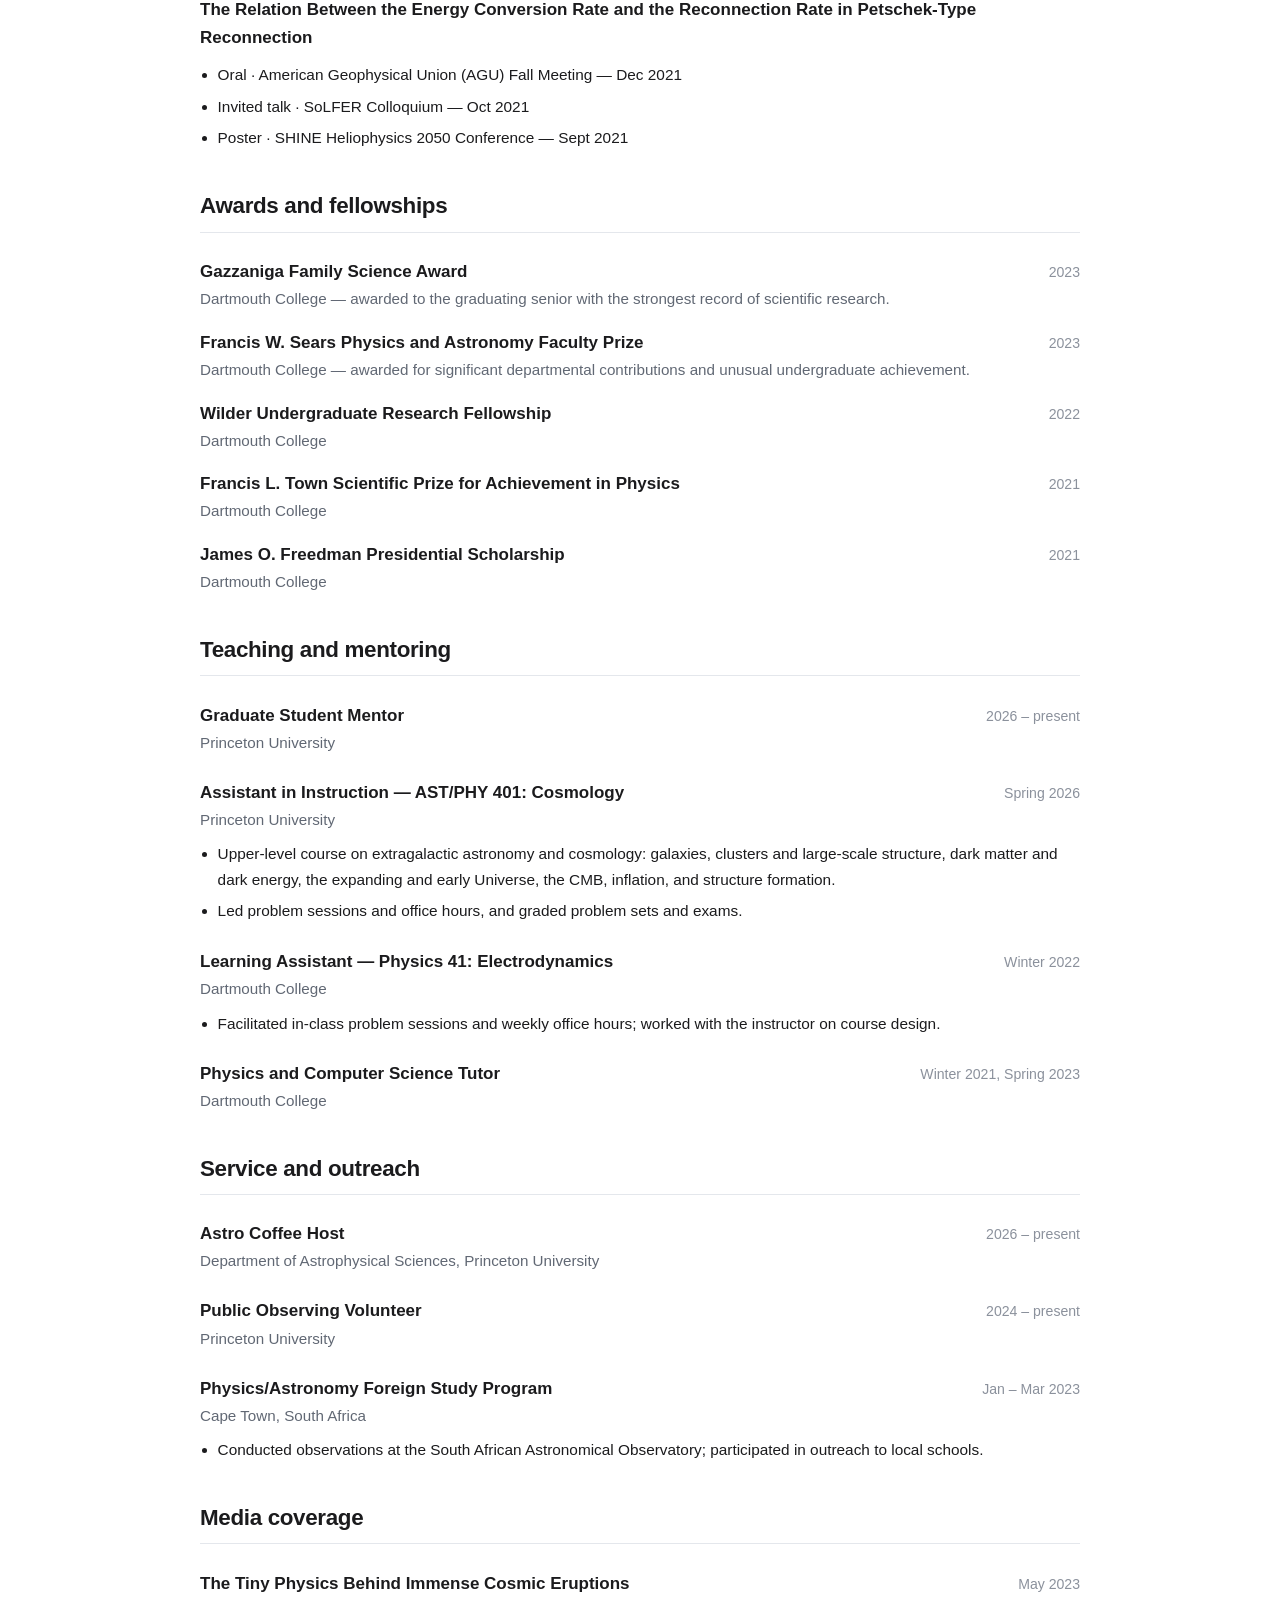
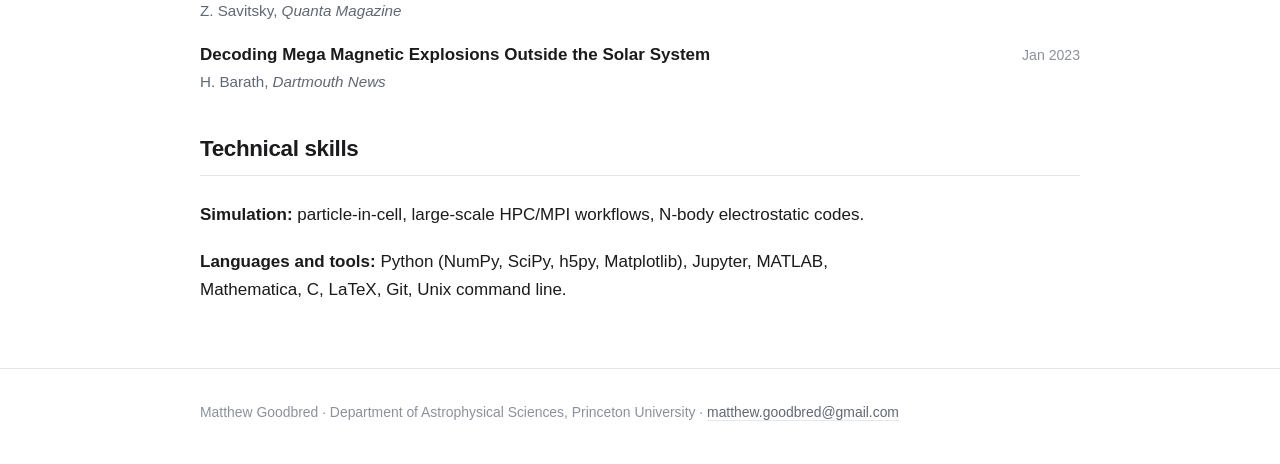
==== commit 36901d59: "Update CV: ApJ publication details, new mentoring/outreach entries, revised research summary Co-Auth" ====
--- a/cv.html
+++ b/cv.html
@@ -42,7 +42,7 @@
           <span class="what">Princeton University</span>
           <span class="when">Sept 2024 – expected 2029</span>
         </div>
-        <div class="cv-sub">Ph.D. in Astrophysical Sciences · Advisor: Anatoly Spitkovsky</div>
+        <div class="cv-sub">Ph.D. in Astrophysical Sciences</div>
       </div>
 
       <div class="cv-entry">
@@ -66,7 +66,8 @@
         <li>
           <strong>M. Goodbred</strong> &amp; A. Spitkovsky, “Diocotron Modes in Pulsar
           Magnetospheres: Charge Diffusion and Implications for Radio Emission Variability,”
-          <em>The Astrophysical Journal</em>, accepted (2026).
+          <em>The Astrophysical Journal</em> <strong>1010</strong>, 68 (2026).
+          <a href="https://doi.org/10.3847/1538-4357/ae9feb">doi</a> ·
           <a href="https://arxiv.org/abs/2606.03984">arXiv:2606.03984</a>
         </li>
         <li>
@@ -77,9 +78,9 @@
           <a href="https://arxiv.org/abs/2301.12111">arXiv:2301.12111</a>
         </li>
         <li>
-          <strong>M. Goodbred</strong>, Y.-H. Liu, B. Chen &amp; X. Li, “The relation between
-          the energy conversion rate and reconnection rate in Petschek-type reconnection —
-          Implications for solar flares,”
+          <strong>M. Goodbred</strong>, Y.-H. Liu, B. Chen &amp; X. Li, “The Relation Between
+          the Energy Conversion Rate and Reconnection Rate in Petschek-Type Reconnection —
+          Implications for Solar Flares,”
           <em>Physics of Plasmas</em> <strong>28</strong>, 082103 (2021).
           <a href="https://doi.org/10.1063/5.0050557">doi</a>
         </li>
@@ -95,21 +96,22 @@
       <div class="cv-entry">
         <div class="cv-head">
           <span class="what">Graduate Research, Princeton University</span>
-          <span class="when">Sept 2023 – present</span>
+          <span class="when">Sept 2024 – present</span>
         </div>
         <div class="cv-sub">Advisor: Anatoly Spitkovsky</div>
         <ul>
           <li>
-            3D particle-in-cell simulations of pulsar magnetospheres on institutional HPC resources, 
-            resolving the disk-dome equilibrium and the onset of the diocotron instability.
-          </li>
-          <li>
-            Established that the nonlinear diocotron state is a persistent 
-            <em>m=1</em> mode and derived a quasilinear radial diffusion coefficient for cross-field charge transport through the closed zone.
-          </li>
-          <li>
-            Related the diocotron instability to emission-beam perturbations, 
-            connecting the instability to nulling, periodic amplitude modulation, and drifting subpulses.
+            Ran 3D particle-in-cell simulations of pulsar magnetospheres on HPC clusters,
+            resolving the disk–dome equilibrium and the onset of the diocotron instability.
+          </li>
+          <li>
+            Showed the nonlinear diocotron state is a persistent <em>m</em>&nbsp;=&nbsp;1 mode;
+            derived a quasilinear diffusion coefficient for cross-field charge transport
+            through the closed zone.
+          </li>
+          <li>
+            Linked the instability to emission-beam perturbations and to observed nulling,
+            periodic amplitude modulation, and drifting subpulses.
           </li>
         </ul>
       </div>
@@ -122,29 +124,12 @@
         <div class="cv-sub">Advisor: Yi-Hsin Liu</div>
         <ul>
           <li>
-            Developed the first analytic theory for the rate of relativistic magnetic
-            reconnection in magnetically dominated pair plasmas; validated predictions
-            against large-scale PIC simulations (first-author <em>PRL</em>).
-          </li>
-          <li>
-            Derived a theory relating energy conversion rate to reconnection rate in
-            Petschek-type reconnection, with application to solar flares (first-author
-            <em>Physics of Plasmas</em>).
-          </li>
-        </ul>
-      </div>
-
-      <div class="cv-entry">
-        <div class="cv-head">
-          <span class="what">Quantum Engineering Group, Dartmouth College</span>
-          <span class="when">Sept 2022 – Nov 2022</span>
-        </div>
-        <div class="cv-sub">Advisor: Sekhar Ramanathan</div>
-        <ul>
-          <li>
-            Extended an AlphaZero-based reinforcement learning algorithm to design radio
-            pulse sequences for quantum control, producing sequences outperforming the state
-            of the art.
+            Derived the first analytic theory of relativistic reconnection rates; confirmed
+            with PIC simulations.
+          </li>
+          <li>
+            Related energy conversion and reconnection rates in Petschek reconnection;
+            applied to solar flares.
           </li>
         </ul>
       </div>
@@ -163,12 +148,12 @@
 
       <div class="cv-entry">
         <div class="cv-head">
-          <span class="what">The relation between the energy conversion rate and the reconnection rate in Petschek-type reconnection</span>
+          <span class="what">The Relation Between the Energy Conversion Rate and the Reconnection Rate in Petschek-Type Reconnection</span>
         </div>
         <ul>
           <li>Oral · American Geophysical Union (AGU) Fall Meeting — Dec 2021</li>
-          <li>Invited talk · SoLFER colloquium — Oct 2021</li>
-          <li>Poster · SHINE Heliophysics 2050 conference — Sept 2021</li>
+          <li>Invited talk · SoLFER Colloquium — Oct 2021</li>
+          <li>Poster · SHINE Heliophysics 2050 Conference — Sept 2021</li>
         </ul>
       </div>
     </section>
@@ -201,6 +186,14 @@
 
     <section class="cv-section">
       <h2 class="section-title">Teaching and mentoring</h2>
+
+      <div class="cv-entry">
+        <div class="cv-head">
+          <span class="what">Graduate Student Mentor</span>
+          <span class="when">2026 – present</span>
+        </div>
+        <div class="cv-sub">Princeton University</div>
+      </div>
 
       <div class="cv-entry">
         <div class="cv-head">
@@ -214,13 +207,13 @@
             and large-scale structure, dark matter and dark energy, the expanding and early
             Universe, the CMB, inflation, and structure formation.
           </li>
-          <li>Led problem sessions and office hours; graded problem sets and exams.</li>
-        </ul>
-      </div>
-
-      <div class="cv-entry">
-        <div class="cv-head">
-          <span class="what">Learning Assistant — Physics 41 (Electrodynamics)</span>
+          <li>Led problem sessions and office hours, and graded problem sets and exams.</li>
+        </ul>
+      </div>
+
+      <div class="cv-entry">
+        <div class="cv-head">
+          <span class="what">Learning Assistant — Physics 41: Electrodynamics</span>
           <span class="when">Winter 2022</span>
         </div>
         <div class="cv-sub">Dartmouth College</div>
@@ -243,6 +236,23 @@
 
     <section class="cv-section">
       <h2 class="section-title">Service and outreach</h2>
+
+      <div class="cv-entry">
+        <div class="cv-head">
+          <span class="what">Astro Coffee Host</span>
+          <span class="when">2026 – present</span>
+        </div>
+        <div class="cv-sub">Department of Astrophysical Sciences, Princeton University</div>
+      </div>
+
+      <div class="cv-entry">
+        <div class="cv-head">
+          <span class="what">Public Observing Volunteer</span>
+          <span class="when">2024 – present</span>
+        </div>
+        <div class="cv-sub">Princeton University</div>
+      </div>
+
       <div class="cv-entry">
         <div class="cv-head">
           <span class="what">Physics/Astronomy Foreign Study Program</span>
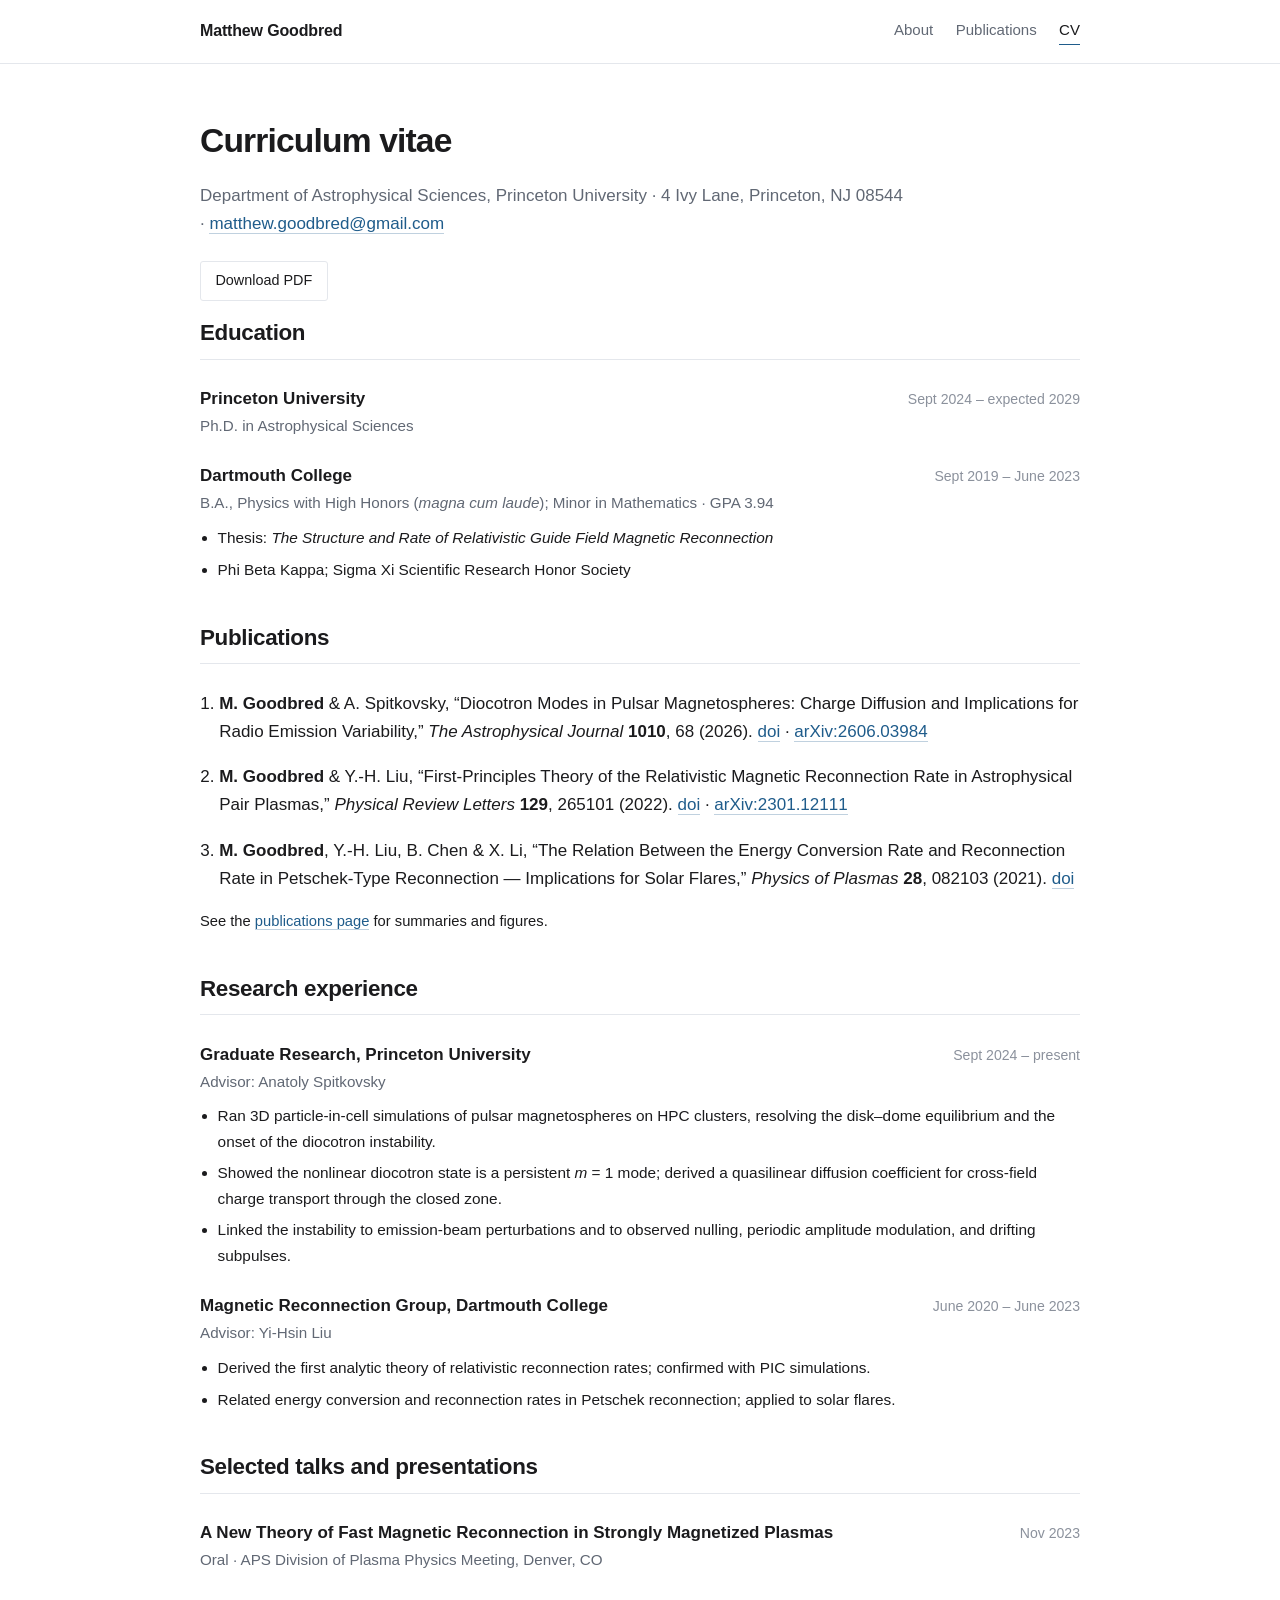
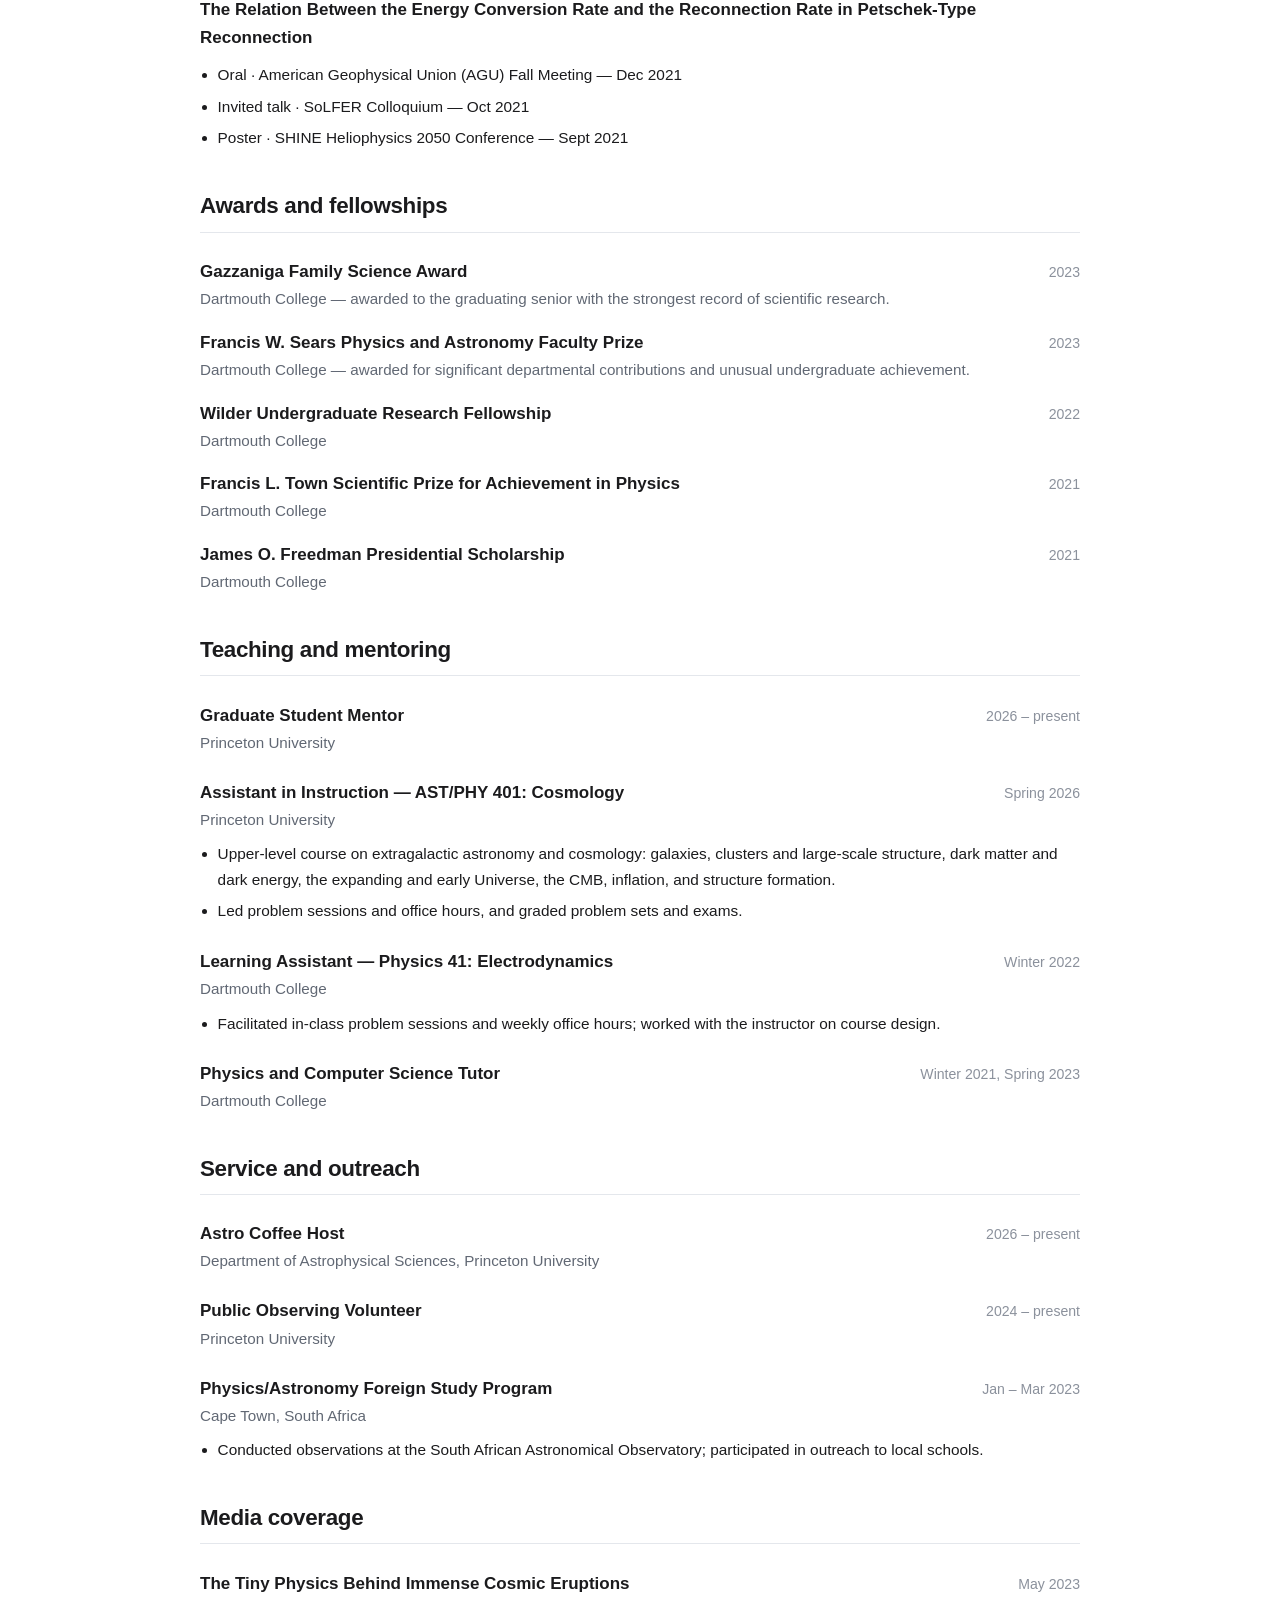
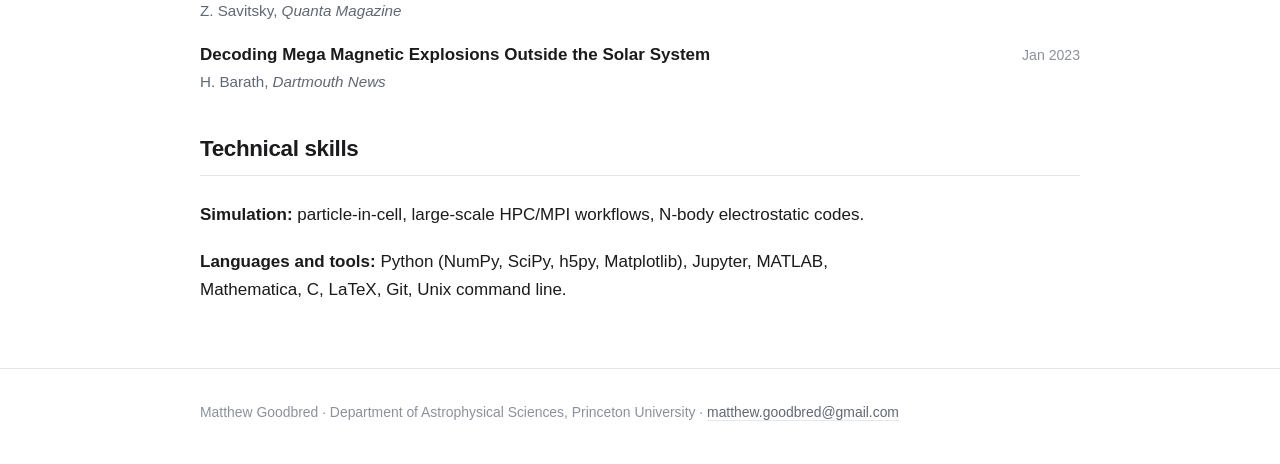
==== commit 4ce588ba: "Temporarily hide Research page from navigation Co-Authored-By: Claude Opus 5.5 <noreply@anthropic.co" ====
--- a/cv.html
+++ b/cv.html
@@ -14,7 +14,7 @@
     <a class="brand" href="index.html">Matthew Goodbred</a>
     <nav class="nav">
       <a href="index.html">About</a>
-      <a href="research.html">Research</a>
+      <!-- <a href="research.html">Research</a> -->
       <a href="publications.html">Publications</a>
       <a href="cv.html" aria-current="page">CV</a>
     </nav>
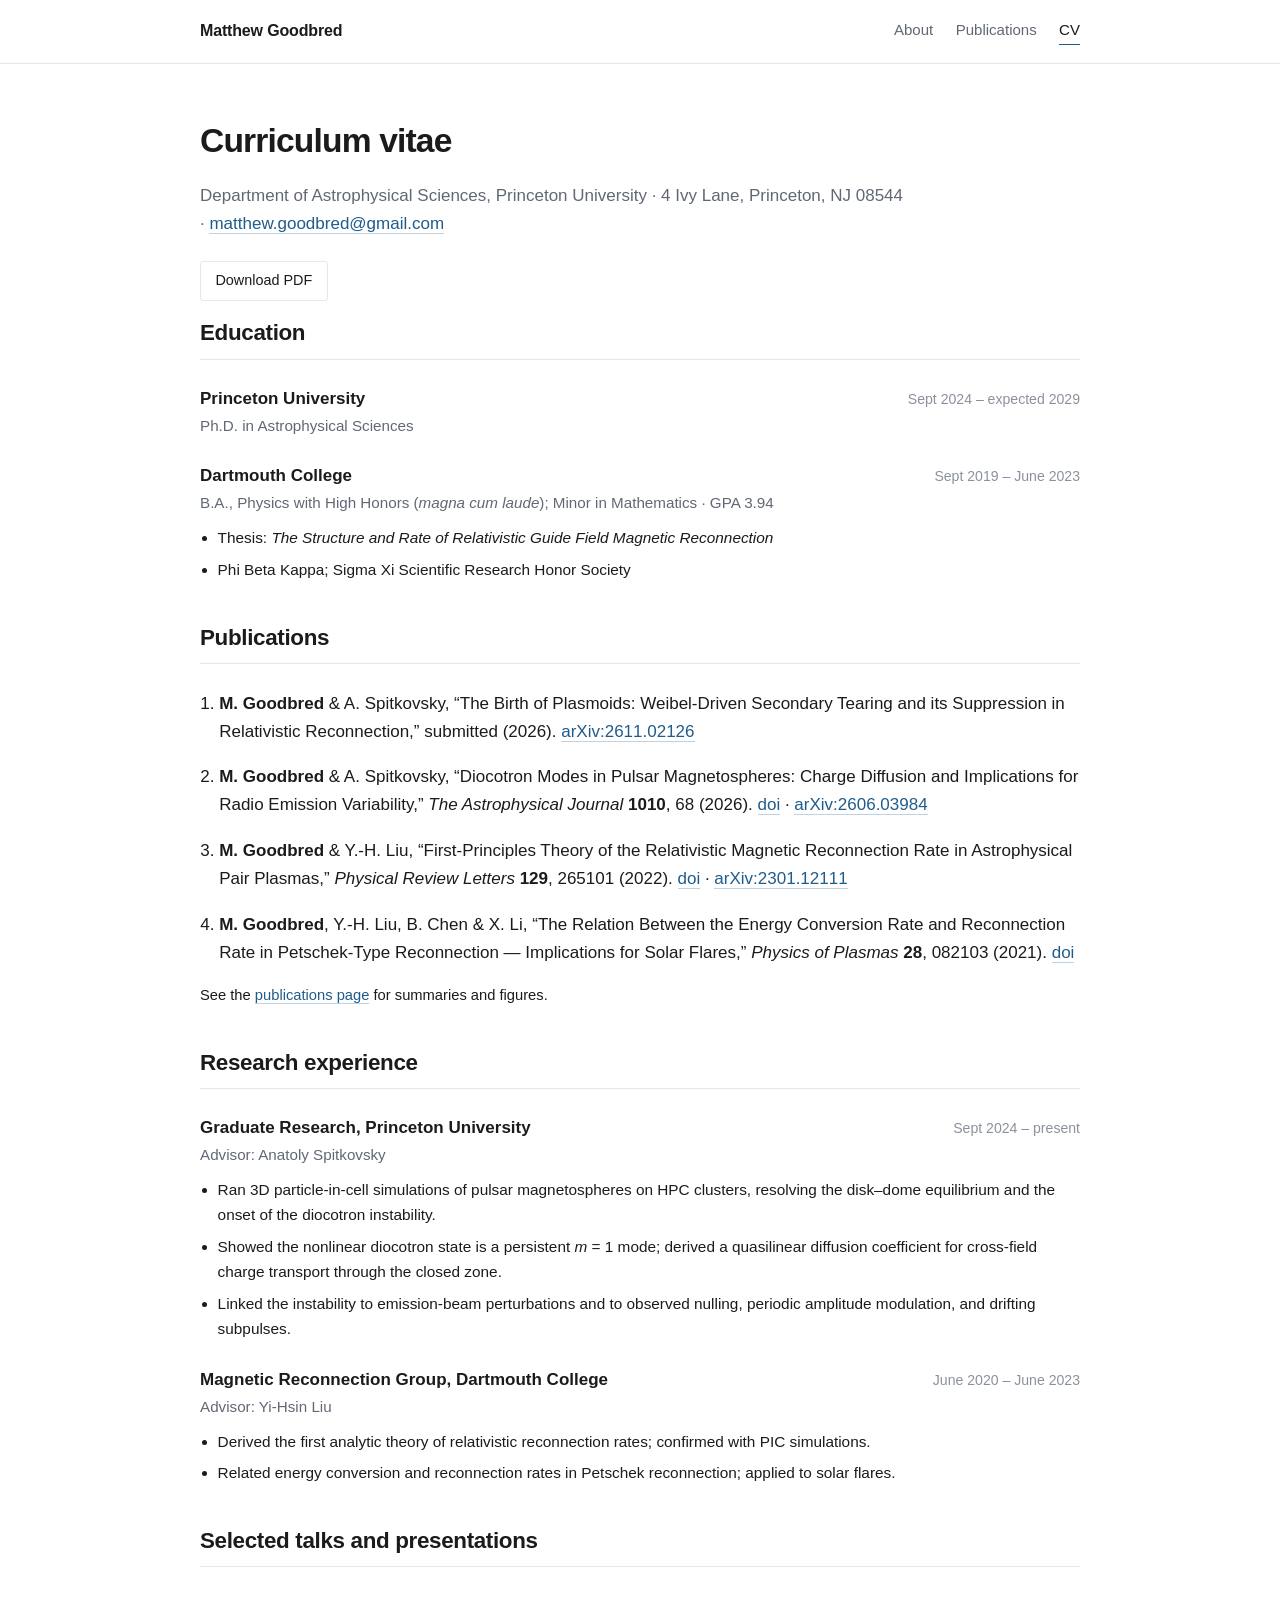
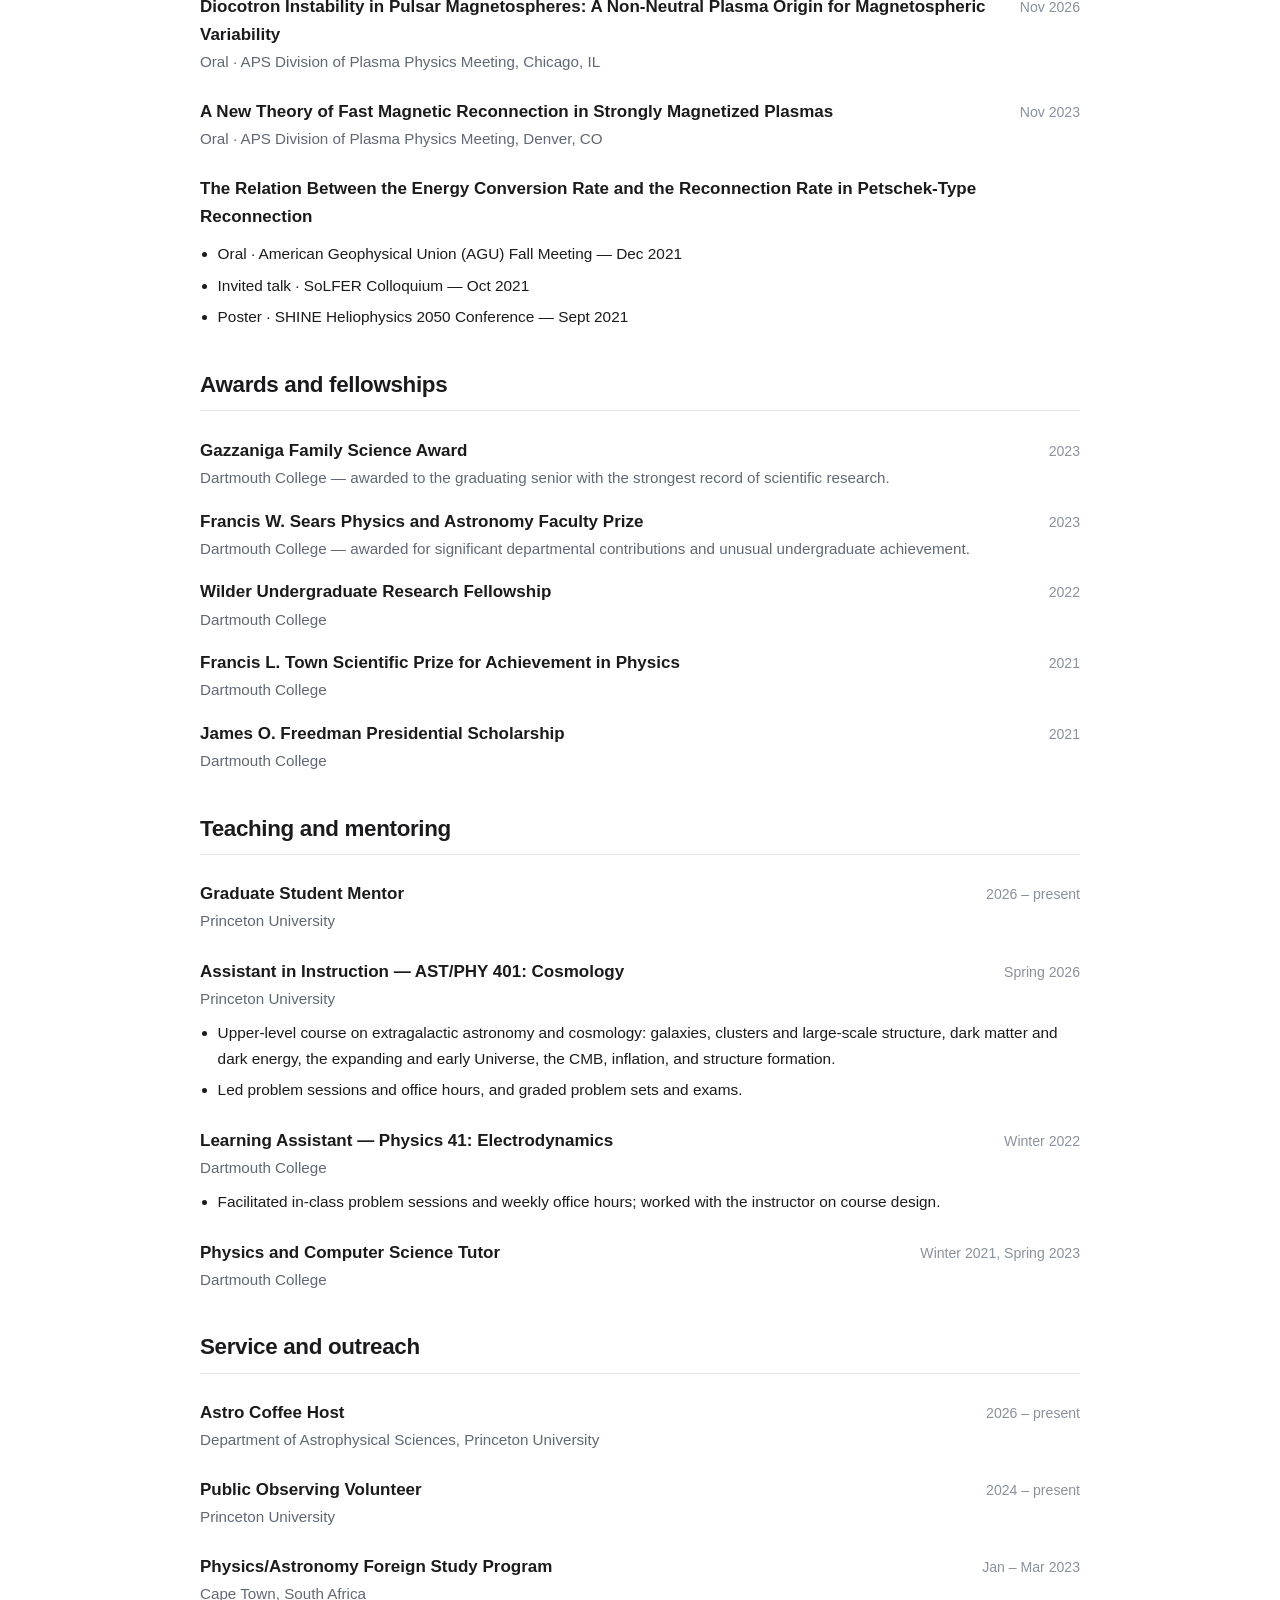
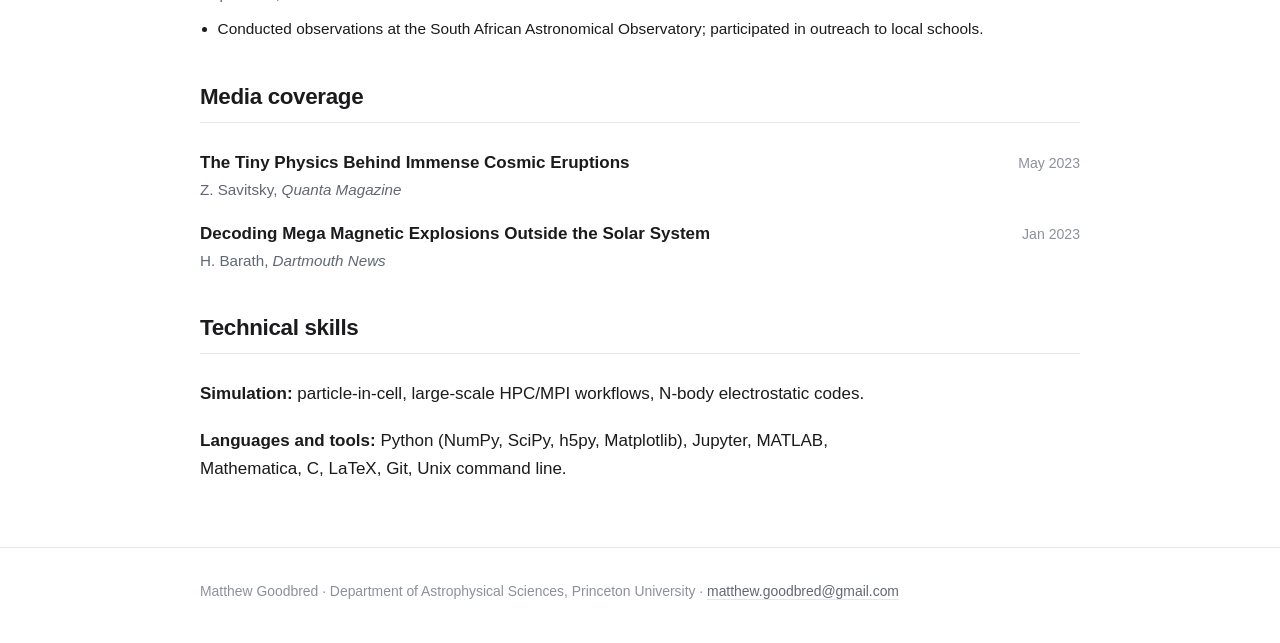
==== commit 7ea14b13: "Add plasmoid birth paper (arXiv:2611.02126) with Fig. 1; sync CV with new paper and APS DPP 2026 tal" ====
--- a/cv.html
+++ b/cv.html
@@ -64,6 +64,12 @@
       <h2 class="section-title">Publications</h2>
       <ol class="cv-list" style="list-style:decimal;padding-left:1.2rem">
         <li>
+          <strong>M. Goodbred</strong> &amp; A. Spitkovsky, “The Birth of Plasmoids:
+          Weibel-Driven Secondary Tearing and its Suppression in Relativistic Reconnection,”
+          submitted (2026).
+          <a href="https://arxiv.org/abs/2611.02126">arXiv:2611.02126</a>
+        </li>
+        <li>
           <strong>M. Goodbred</strong> &amp; A. Spitkovsky, “Diocotron Modes in Pulsar
           Magnetospheres: Charge Diffusion and Implications for Radio Emission Variability,”
           <em>The Astrophysical Journal</em> <strong>1010</strong>, 68 (2026).
@@ -137,6 +143,14 @@
 
     <section class="cv-section">
       <h2 class="section-title">Selected talks and presentations</h2>
+
+      <div class="cv-entry">
+        <div class="cv-head">
+          <span class="what">Diocotron Instability in Pulsar Magnetospheres: A Non-Neutral Plasma Origin for Magnetospheric Variability</span>
+          <span class="when">Nov 2026</span>
+        </div>
+        <div class="cv-sub">Oral · APS Division of Plasma Physics Meeting, Chicago, IL</div>
+      </div>
 
       <div class="cv-entry">
         <div class="cv-head">
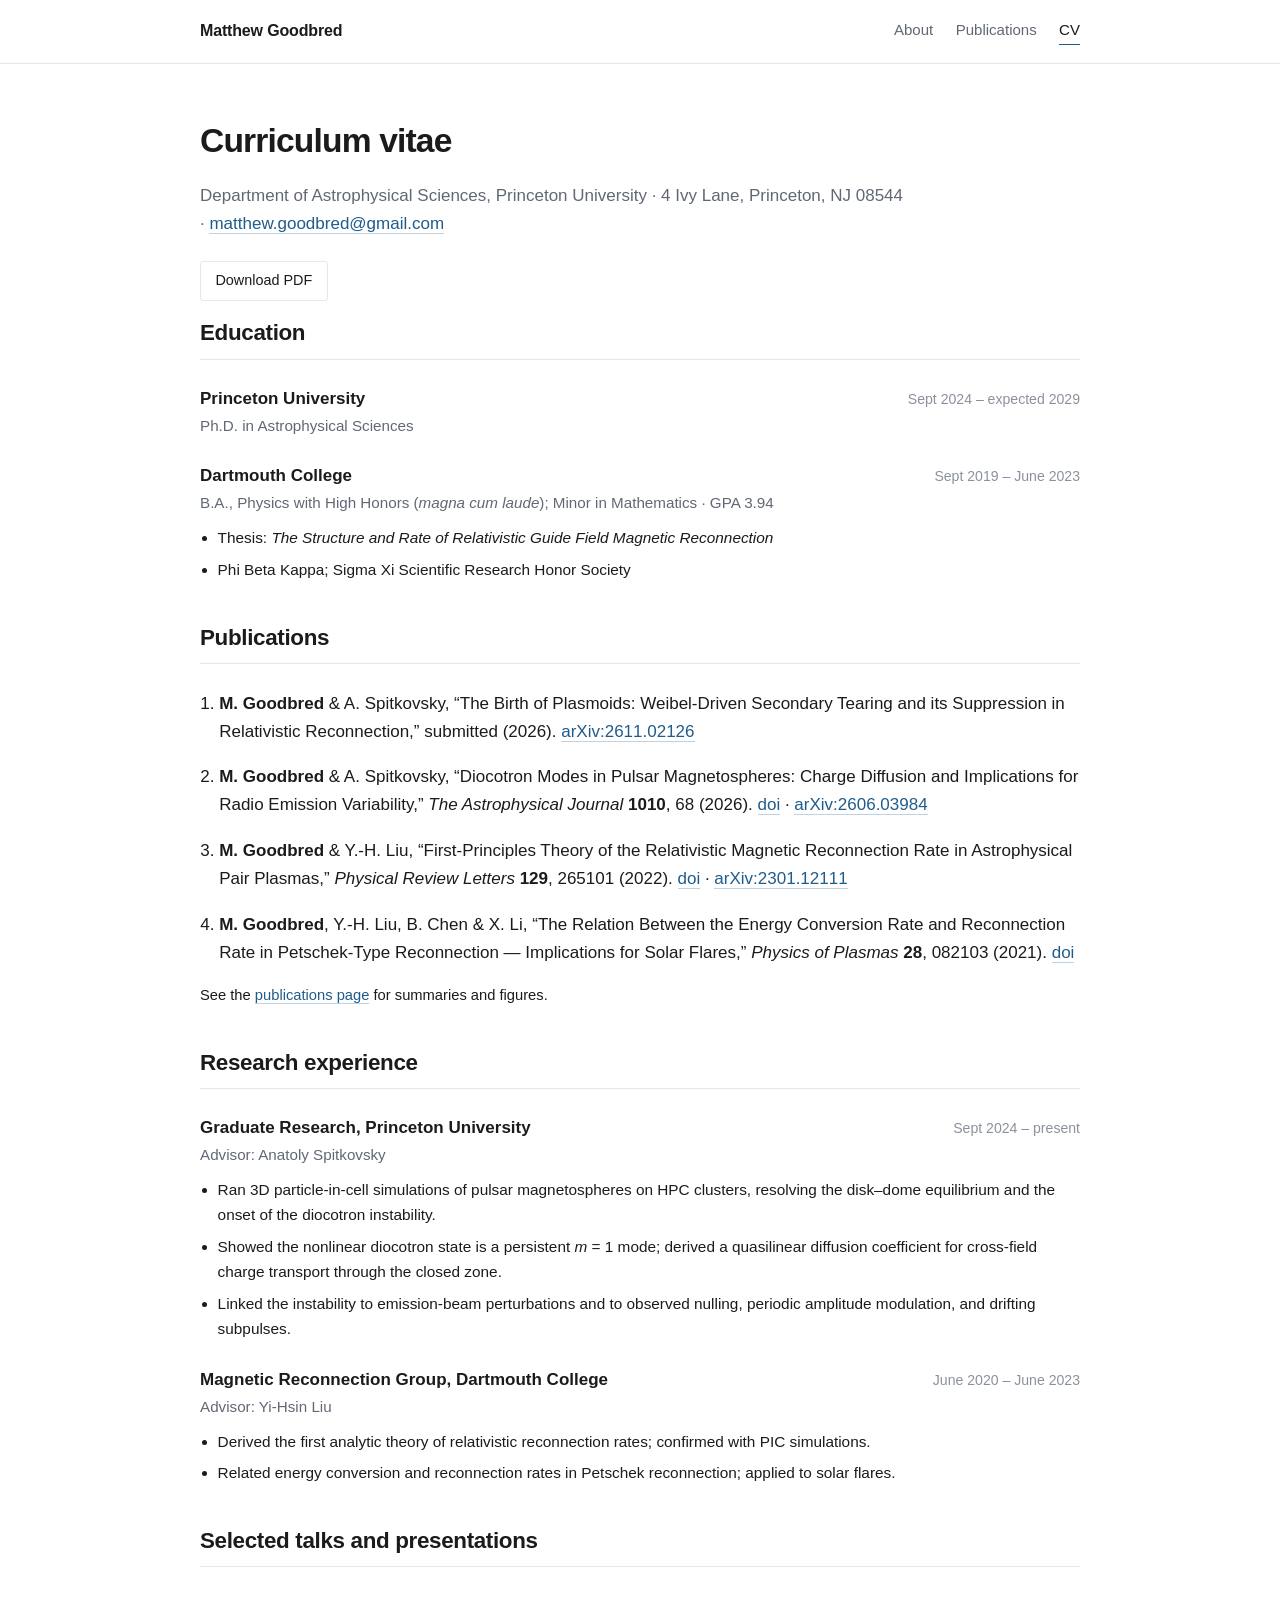
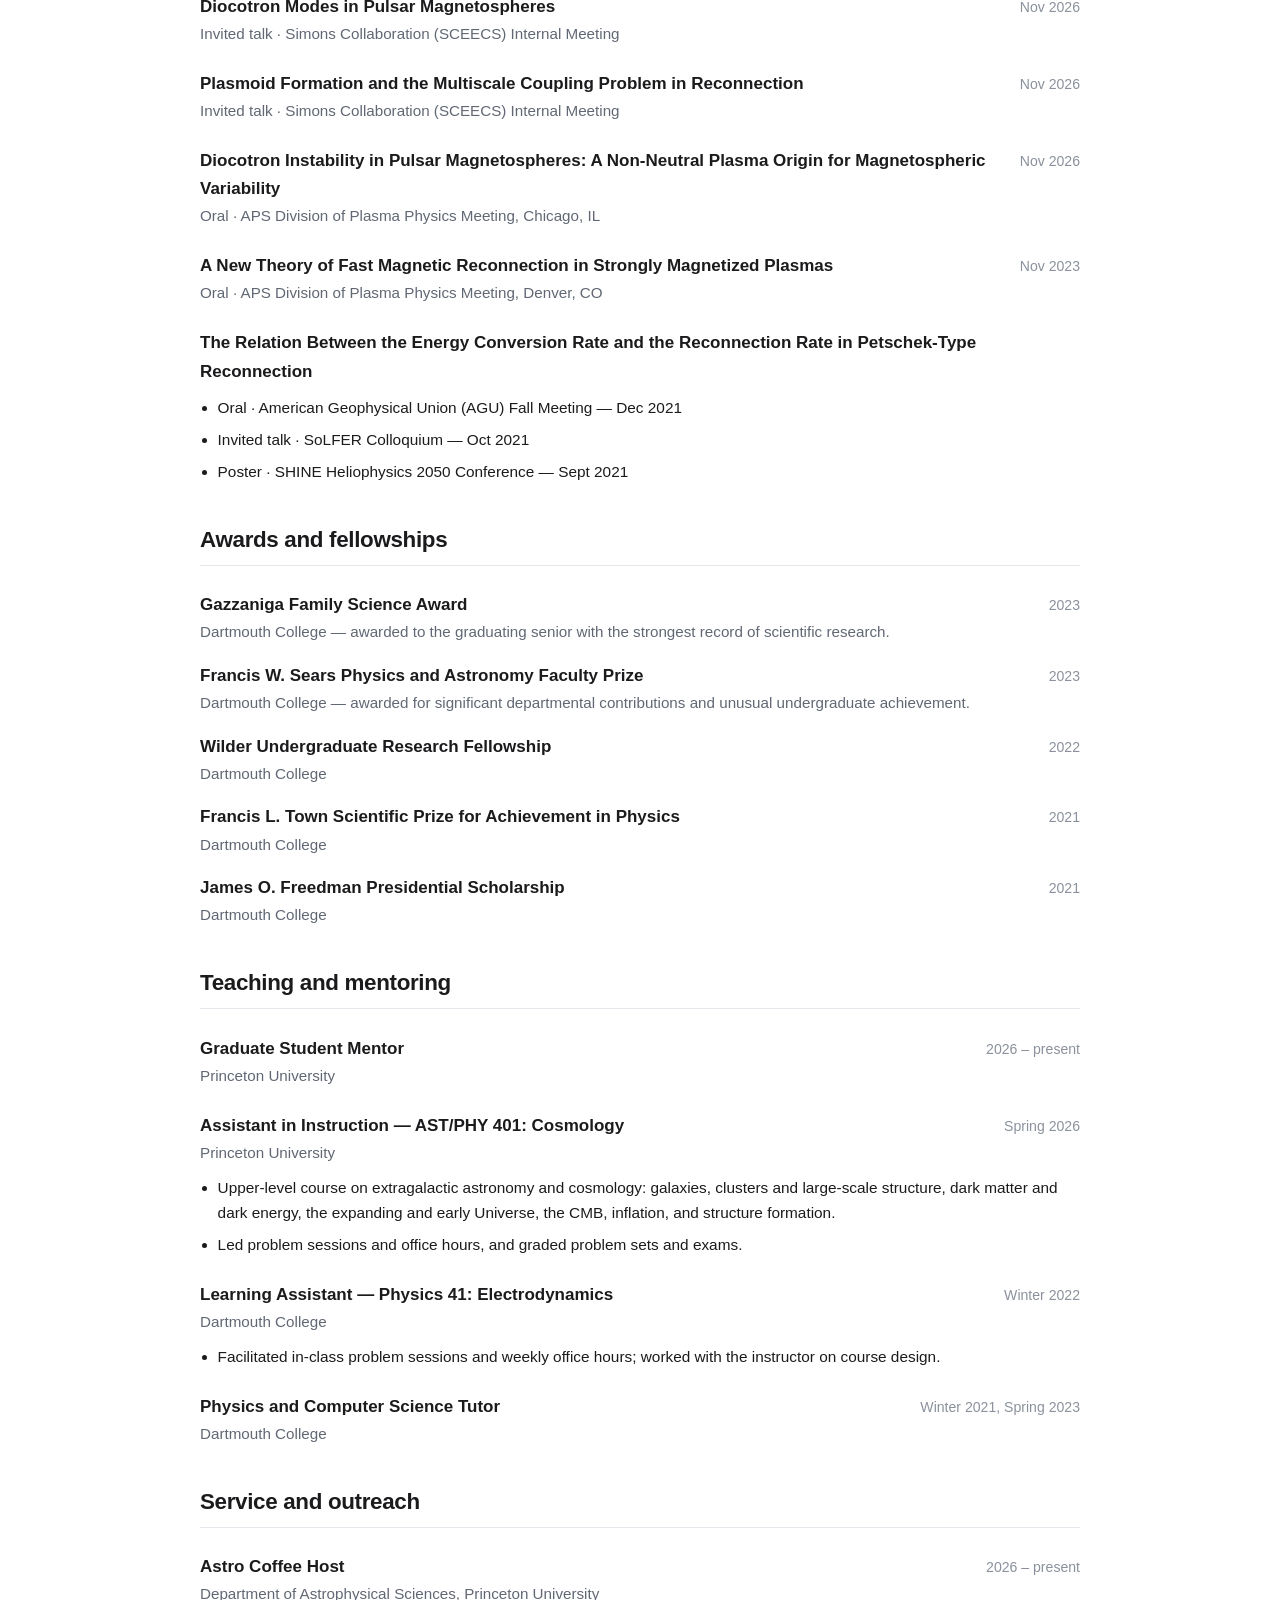
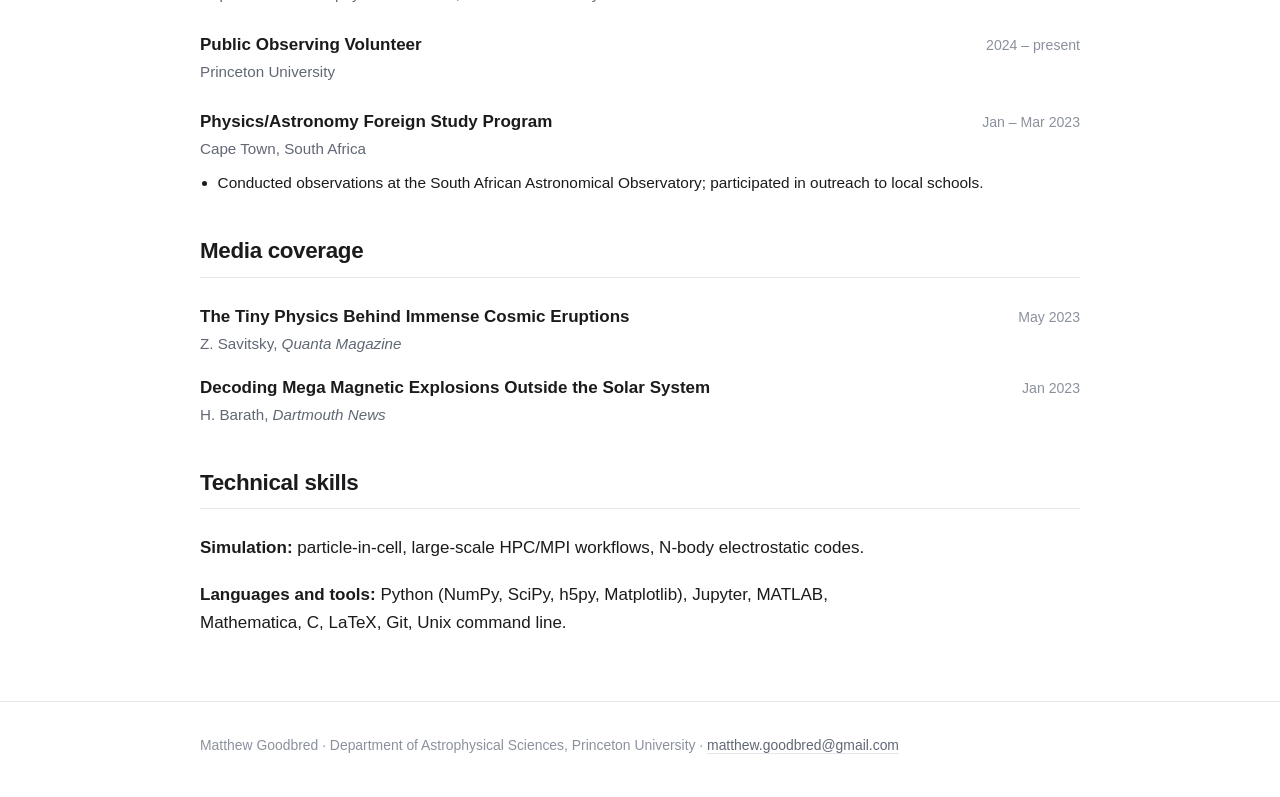
==== commit df5b5d96: "Update CV: add SCEECS invited talks, refresh PDF Co-Authored-By: Claude Opus 5.5 <noreply@anthropic." ====
--- a/cv.html
+++ b/cv.html
@@ -146,6 +146,22 @@
 
       <div class="cv-entry">
         <div class="cv-head">
+          <span class="what">Diocotron Modes in Pulsar Magnetospheres</span>
+          <span class="when">Nov 2026</span>
+        </div>
+        <div class="cv-sub">Invited talk · Simons Collaboration (SCEECS) Internal Meeting</div>
+      </div>
+
+      <div class="cv-entry">
+        <div class="cv-head">
+          <span class="what">Plasmoid Formation and the Multiscale Coupling Problem in Reconnection</span>
+          <span class="when">Nov 2026</span>
+        </div>
+        <div class="cv-sub">Invited talk · Simons Collaboration (SCEECS) Internal Meeting</div>
+      </div>
+
+      <div class="cv-entry">
+        <div class="cv-head">
           <span class="what">Diocotron Instability in Pulsar Magnetospheres: A Non-Neutral Plasma Origin for Magnetospheric Variability</span>
           <span class="when">Nov 2026</span>
         </div>
